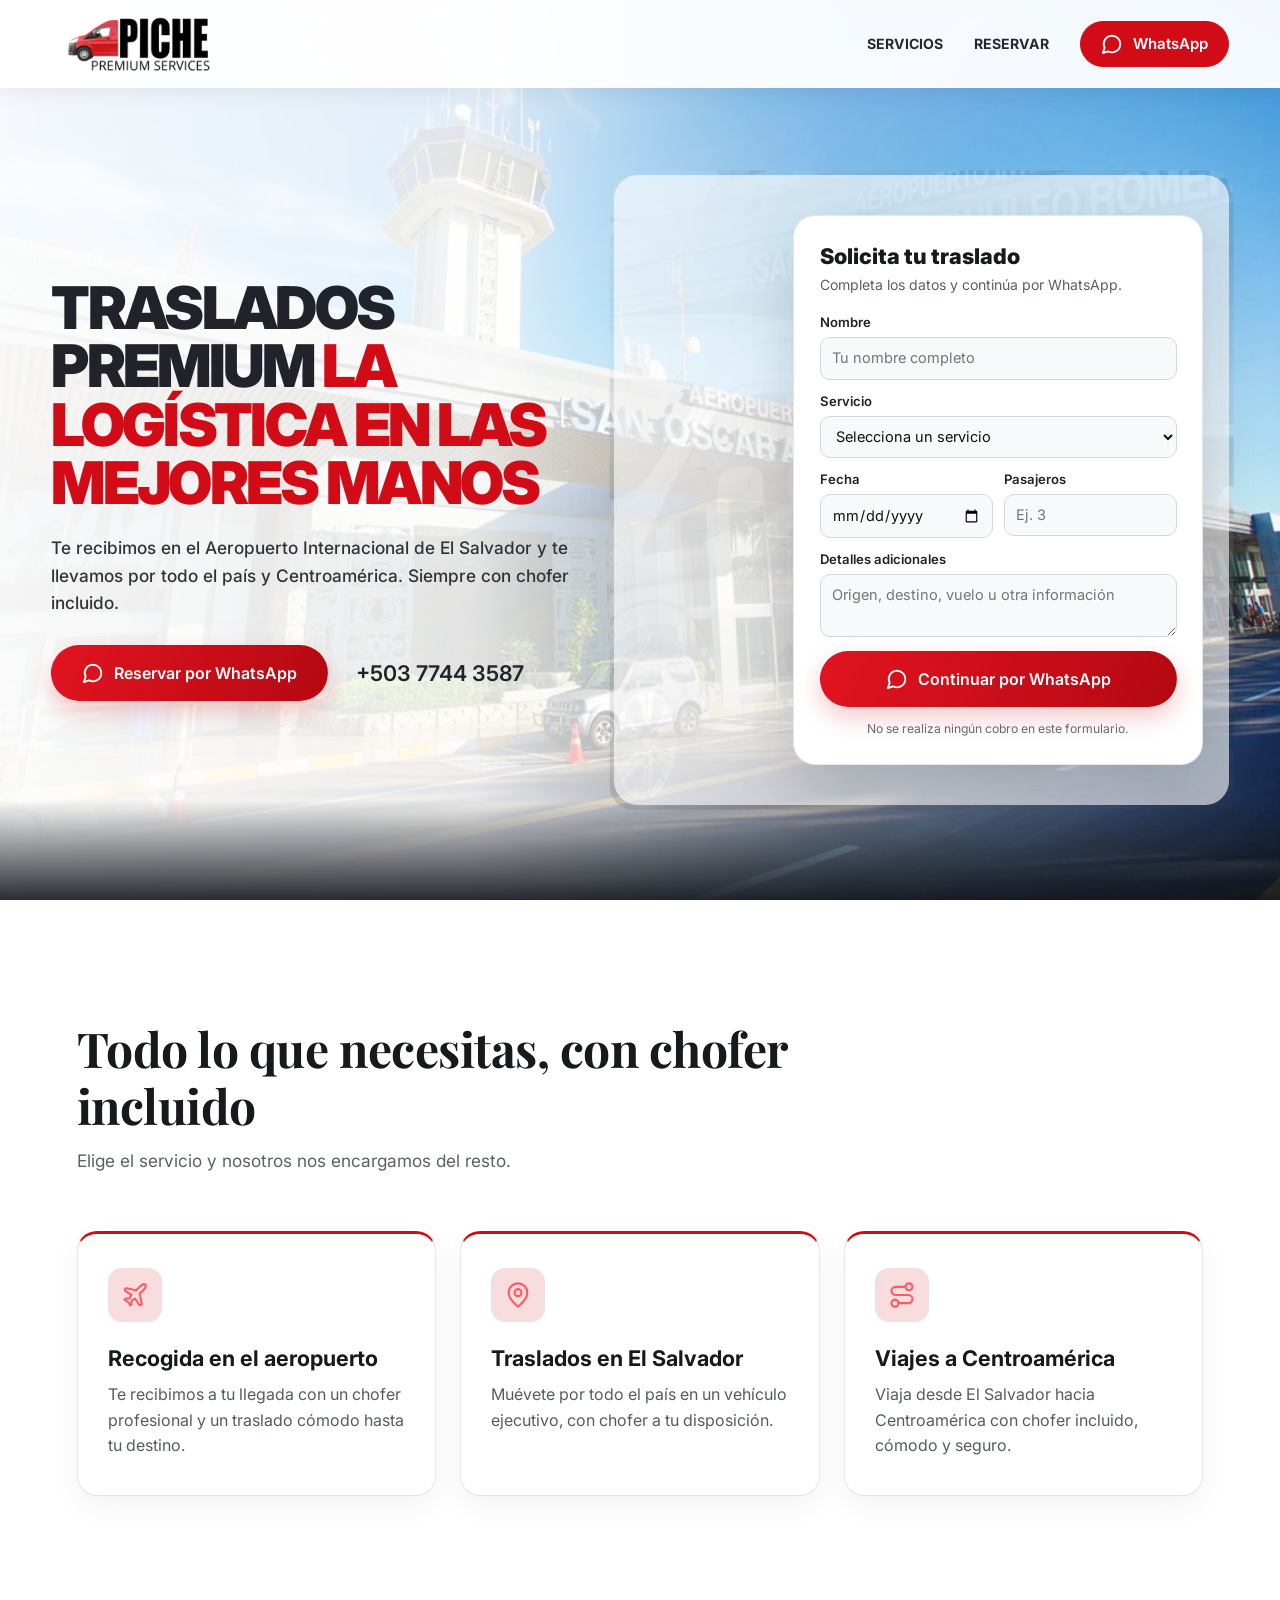
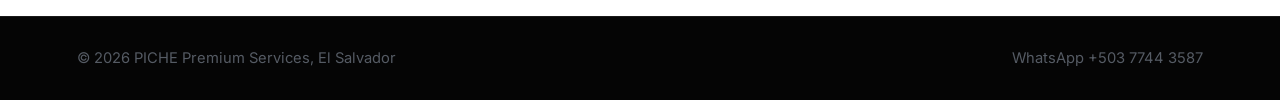
==== index.html @ 37c11673 "Add files via upload" ====
<!DOCTYPE html>
<html lang="es">
<head>
<meta charset="utf-8">
<meta name="viewport" content="width=device-width, initial-scale=1">
<title>Transporte Ejecutivo Premium en El Salvador | Aeropuerto, traslados y Centroamérica</title>
<meta name="description" content="Transporte ejecutivo premium en El Salvador: recogida en el aeropuerto, traslados en todo el país y viajes a Centroamérica con chofer incluido. Reserva por WhatsApp.">
<meta name="theme-color" content="#0a0a0a">
<meta property="og:type" content="website">
<meta property="og:title" content="Transporte Ejecutivo Premium | El Salvador">
<meta property="og:description" content="Traslados ejecutivos, recogidas en el aeropuerto y viajes a Centroamérica con chofer incluido.">
<meta property="og:image" content="assets/hero-transporte-ejecutivo.png">
<meta name="robots" content="index, follow">
<link rel="preconnect" href="https://fonts.googleapis.com">
<link rel="preconnect" href="https://fonts.gstatic.com" crossorigin>
<link href="https://fonts.googleapis.com/css2?family=Inter:wght@400;500;600;700&family=Playfair+Display:wght@700;800&display=swap" rel="stylesheet">

<style>
  :root {
    --red: #cc121a;
    --red-dark: #8c0a12;
    --wine: #3a050b;
    --ink: #0a0a0a;
    --card: #141414;
    --line: rgba(255, 255, 255, .09);
    --text: #f5f5f5;
    --muted: #b9b9be;
    --serif: "Playfair Display", Georgia, "Times New Roman", serif;
    --sans: "Inter", system-ui, -apple-system, "Segoe UI", Roboto, Arial, sans-serif;
    --pad: clamp(20px, 6vw, 120px);
    --header-h: 76px;
  }

  *, *::before, *::after { box-sizing: border-box; }
  html { scroll-behavior: smooth; scroll-padding-top: var(--header-h); -webkit-text-size-adjust: 100%; }
  body {
    margin: 0;
    background: var(--ink);
    color: var(--text);
    font-family: var(--sans);
    font-size: 1rem;
    line-height: 1.6;
    -webkit-font-smoothing: antialiased;
  }
  img, svg { display: block; max-width: 100%; }
  a { color: inherit; text-decoration: none; }
  h1, h2, h3, p { margin: 0; }

  :focus-visible { outline: 3px solid #fff; outline-offset: 3px; border-radius: 6px; }

  .skip {
    position: absolute; left: 12px; top: -60px; z-index: 100;
    background: #fff; color: #000; padding: 10px 16px; border-radius: 8px; font-weight: 600;
  }
  .skip:focus { top: 12px; }

  /* ---------- Botones ---------- */
  .btn {
    display: inline-flex; align-items: center; justify-content: center; gap: 10px;
    padding: 16px 30px; border-radius: 999px; border: 1.5px solid transparent;
    font: 600 1rem/1 var(--sans); cursor: pointer;
    transition: transform .2s ease, box-shadow .2s ease, background-color .2s ease, color .2s ease;
  }
  .btn svg { width: 22px; height: 22px; flex: none; }
  .btn-primary {
    color: #fff;
    background: linear-gradient(90deg, var(--red), var(--red-dark));
    box-shadow: 0 12px 32px rgba(204, 18, 26, .38);
  }
  .btn-primary:hover { transform: translateY(-2px); box-shadow: 0 16px 38px rgba(204, 18, 26, .5); }
  .btn-light { background: #fff; color: #0a0a0a; }
  .btn-light:hover { transform: translateY(-2px); background: #f1f1f1; }
  .btn-outline { color: #fff; border-color: rgba(255, 255, 255, .55); }
  .btn-outline:hover { background: rgba(255, 255, 255, .1); }
  .btn-sm { padding: 11px 20px; font-size: .94rem; }
  .btn-block { width: 100%; }

  /* ---------- Encabezado ---------- */
  .site-header {
    position: fixed; inset: 0 0 auto 0; z-index: 50; height: var(--header-h);
    display: flex; align-items: center; justify-content: space-between; gap: 20px;
    padding: 0 var(--pad);
    transition: background-color .3s ease, box-shadow .3s ease, backdrop-filter .3s ease;
  }
  .site-header.scrolled {
    background: rgba(10, 10, 10, .88);
    backdrop-filter: blur(12px); -webkit-backdrop-filter: blur(12px);
    box-shadow: 0 1px 0 var(--line);
  }
  .brand { display: flex; align-items: center; gap: 12px; }
  .brand-bar { width: 5px; height: 38px; border-radius: 3px; background: var(--red); }
  .brand-name { display: block; font-weight: 700; font-size: 1.02rem; line-height: 1.15; letter-spacing: .01em; }
  .brand-sub { display: block; font-size: .78rem; color: var(--red); font-weight: 600; letter-spacing: .02em; }

  .nav { display: flex; align-items: center; gap: 34px; }
  .nav a:not(.btn) { color: var(--muted); font-weight: 500; transition: color .2s; }
  .nav a:not(.btn):hover { color: #fff; }

  .menu-toggle {
    display: none; width: 46px; height: 46px; border-radius: 12px;
    border: 1px solid var(--line); background: rgba(255, 255, 255, .04); color: #fff; cursor: pointer;
    align-items: center; justify-content: center;
  }
  .menu-toggle svg { width: 24px; height: 24px; }
  .menu-toggle .icon-close { display: none; }
  .menu-toggle[aria-expanded="true"] .icon-open { display: none; }
  .menu-toggle[aria-expanded="true"] .icon-close { display: block; }

  /* ---------- Bienvenida ---------- */
  .hero {
    position: relative; isolation: isolate; overflow: hidden;
    min-height: 100vh; min-height: 100svh;
    display: grid; grid-template-columns: minmax(0, 1fr); align-content: center; gap: 36px;
    padding: calc(var(--header-h) + 48px) var(--pad) 90px;
    background:
      radial-gradient(900px 900px at 82% 38%, rgba(204, 18, 26, .5), transparent 65%),
      linear-gradient(100deg, #0a0a0a 0%, #0a0a0a 52%, var(--wine) 100%);
  }
  .hero::after {
    content: ""; position: absolute; inset: auto 0 0 0; height: 160px; z-index: -1;
    background: linear-gradient(to bottom, transparent, var(--ink));
  }
  .hero-inner { max-width: 760px; position: relative; z-index: 2; }
  .hero h1 {
    font-family: var(--serif); font-weight: 800;
    font-size: clamp(2.4rem, 4.6vw, 4rem);
    line-height: 1.08; letter-spacing: -.02em;
  }
  .hero-lead {
    margin-top: 26px; max-width: 40em;
    font-size: clamp(1.05rem, 2.2vw, 1.35rem); line-height: 1.6; color: var(--muted);
  }
  .hero-actions { margin-top: 38px; display: flex; flex-wrap: wrap; align-items: center; gap: 16px 28px; }
  .hero-phone { font-size: 1.35rem; font-weight: 600; transition: color .2s; }
  .hero-phone:hover { color: #ff7a80; }

  /* Única animación automática: entrada de la bienvenida */
  .hero-inner > * { opacity: 0; transform: translateY(18px); animation: rise .8s cubic-bezier(.2, .7, .2, 1) forwards; }
  .hero-inner > :nth-child(2) { animation-delay: .12s; }
  .hero-inner > :nth-child(3) { animation-delay: .24s; }
  @keyframes rise { to { opacity: 1; transform: none; } }

  /* ---------- Camioneta en la bienvenida ---------- */
  .hero-visual {
    --van: url("[data-uri]");
    position: relative; z-index: 1;
    width: 100%; max-width: 640px; justify-self: center;
    opacity: 0; transform: translateX(70px) scale(.96); filter: blur(10px);
    animation: van-in 1.2s cubic-bezier(.2, .7, .2, 1) .35s forwards;
  }
  @keyframes van-in { to { opacity: 1; transform: none; filter: none; } }

  .hero-visual .glow {
    position: absolute; inset: -14% -10% -8%; pointer-events: none;
    background: radial-gradient(closest-side, rgba(204, 18, 26, .6), rgba(204, 18, 26, .2) 55%, transparent 78%);
    transform: translate3d(calc(var(--px, 0) * 24px), calc(var(--py, 0) * 14px), 0);
    transition: transform .35s ease-out;
    animation: breathe 6s ease-in-out infinite;
  }
  @keyframes breathe { 0%, 100% { opacity: .78; } 50% { opacity: 1; } }

  .hero-visual .ring {
    position: absolute; left: 50%; top: 46%; width: 94%; aspect-ratio: 1; border-radius: 50%;
    transform: translate(-50%, -50%); pointer-events: none;
    border: 1px solid rgba(255, 255, 255, .11);
    background: radial-gradient(closest-side, transparent 68%, rgba(255, 255, 255, .05));
  }
  .hero-visual .ring.r2 { width: 126%; border-color: rgba(255, 255, 255, .06); background: none; }

  .van-stage {
    position: relative; z-index: 1; aspect-ratio: 668 / 404;
    transform: translate3d(calc(var(--px, 0) * -14px), calc(var(--py, 0) * -8px), 0);
    transition: transform .25s ease-out;
  }
  .van { position: absolute; inset: 0; background: var(--van) center / contain no-repeat; }

  /* Destello de luz que cruza la camioneta una sola vez */
  @supports ((mask-image: url("x")) or (-webkit-mask-image: url("x"))) {
    .van::after {
      content: ""; position: absolute; inset: 0;
      -webkit-mask: var(--van) center / contain no-repeat; mask: var(--van) center / contain no-repeat;
      background: linear-gradient(105deg, transparent 38%, rgba(255, 255, 255, .8) 50%, transparent 62%) no-repeat;
      background-size: 260% 100%; background-position: 110% 0;
      animation: shine 1.4s ease-in-out 1.6s 1 both;
    }
  }
  @keyframes shine { from { background-position: 110% 0; } to { background-position: -10% 0; } }

  @media (min-width: 900px) {
    .hero { grid-template-columns: minmax(0, 1.02fr) minmax(0, .98fr); align-items: center; gap: clamp(24px, 4vw, 64px); }
  }

  /* ---------- Servicios ---------- */
  section { position: relative; }
  .services { padding: clamp(70px, 10vw, 120px) var(--pad); background: var(--ink); }
  .section-head { max-width: 760px; }
  .section-head h2 {
    font-family: var(--serif); font-weight: 700;
    font-size: clamp(1.9rem, 4.4vw, 3rem); line-height: 1.18; letter-spacing: -.01em;
  }
  .section-head p { margin-top: 14px; color: var(--muted); font-size: 1.08rem; }

  .cards {
    margin-top: clamp(32px, 5vw, 56px);
    display: grid; gap: 24px;
    grid-template-columns: repeat(auto-fit, minmax(min(100%, 290px), 1fr));
  }
  .card {
    background: var(--card); border: 1px solid var(--line); border-radius: 20px;
    padding: 34px 30px 36px; border-top: 3px solid var(--red);
  }
  .card-icon {
    width: 54px; height: 54px; border-radius: 14px;
    display: grid; place-items: center;
    background: rgba(204, 18, 26, .14); color: #ff5a62;
  }
  .card-icon svg { width: 28px; height: 28px; fill: none; stroke: currentColor; stroke-width: 1.8; stroke-linecap: round; stroke-linejoin: round; }
  .card h3 { margin-top: 22px; font-size: 1.35rem; line-height: 1.3; font-weight: 700; }
  .card p { margin-top: 10px; color: var(--muted); }

  /* ---------- Contacto ---------- */
  .contact {
    padding: clamp(70px, 10vw, 120px) var(--pad);
    background: linear-gradient(100deg, var(--red) 0%, #7d0912 55%, #3a050b 100%);
  }
  .contact-grid {
    display: grid; gap: clamp(36px, 6vw, 80px); align-items: center;
    grid-template-columns: 1fr;
  }
  .contact h2 {
    font-family: var(--serif); font-weight: 800;
    font-size: clamp(2.1rem, 5.2vw, 3.8rem); line-height: 1.1; letter-spacing: -.015em;
  }
  .contact-copy p { margin-top: 18px; max-width: 28em; font-size: 1.15rem; color: #ffe3e4; }
  .contact-number {
    display: inline-block; margin-top: 28px;
    font-size: clamp(1.7rem, 4.6vw, 2.5rem); font-weight: 700; letter-spacing: .01em;
    border-bottom: 2px solid rgba(255, 255, 255, .45);
    transition: border-color .2s;
  }
  .contact-number:hover { border-color: #fff; }

  .form-card {
    background: #fff; color: #111; border-radius: 22px;
    padding: clamp(22px, 4vw, 36px);
    box-shadow: 0 30px 70px rgba(0, 0, 0, .35);
  }
  .form-card h3 { font-size: 1.35rem; line-height: 1.3; }
  .form-card .hint { margin-top: 4px; color: #555; font-size: .95rem; }
  .form-grid { margin-top: 22px; display: grid; gap: 16px; grid-template-columns: 1fr 1fr; }
  .field { display: flex; flex-direction: column; gap: 6px; }
  .field.full { grid-column: 1 / -1; }
  .field label { font-size: .9rem; font-weight: 600; color: #222; }
  .field input, .field select, .field textarea {
    width: 100%; padding: 13px 14px; border-radius: 12px;
    border: 1.5px solid #d6d6da; background: #fafafa; color: #111;
    font: 400 1rem/1.4 var(--sans);
    transition: border-color .2s, box-shadow .2s, background-color .2s;
  }
  .field textarea { resize: vertical; min-height: 84px; }
  .field input:focus, .field select:focus, .field textarea:focus {
    outline: none; border-color: var(--red); background: #fff; box-shadow: 0 0 0 4px rgba(204, 18, 26, .16);
  }
  .field input:user-invalid, .field select:user-invalid { border-color: #c1121f; }
  .form-actions { margin-top: 22px; }
  .form-note { margin-top: 12px; text-align: center; font-size: .86rem; color: #666; }

  /* ---------- Pie ---------- */
  .site-footer {
    padding: 30px var(--pad); background: #050505; color: var(--muted); font-size: .92rem;
    display: flex; flex-wrap: wrap; gap: 8px 24px; align-items: center; justify-content: space-between;
  }
  .site-footer a:hover { color: #fff; }

  /* ---------- Botón flotante de WhatsApp ---------- */
  .wa-float {
    position: fixed; right: 18px; bottom: 18px; z-index: 40;
    width: 58px; height: 58px; border-radius: 50%;
    display: none; place-items: center; color: #fff;
    background: linear-gradient(135deg, var(--red), var(--red-dark));
    box-shadow: 0 10px 28px rgba(0, 0, 0, .5);
  }
  .wa-float svg { width: 28px; height: 28px; }

  /* ---------- Adaptación a pantallas ---------- */
  @media (min-width: 960px) {
    .contact-grid { grid-template-columns: 1fr 1.05fr; }
  }
  @media (max-width: 860px) {
    .menu-toggle { display: inline-flex; }
    .nav {
      position: fixed; inset: var(--header-h) 0 auto 0;
      flex-direction: column; align-items: stretch; gap: 0;
      padding: 8px var(--pad) 26px;
      background: rgba(10, 10, 10, .97);
      border-bottom: 1px solid var(--line);
      transform: translateY(-12px); opacity: 0; visibility: hidden;
      transition: transform .25s ease, opacity .25s ease, visibility .25s;
    }
    .nav.open { transform: none; opacity: 1; visibility: visible; }
    .nav a:not(.btn) { padding: 16px 0; font-size: 1.1rem; border-bottom: 1px solid var(--line); }
    .nav .btn { margin-top: 20px; }
    .site-header { background: rgba(10, 10, 10, .88); backdrop-filter: blur(12px); -webkit-backdrop-filter: blur(12px); }
    .wa-float { display: grid; }
    .hero { padding-bottom: 70px; }
    .hero-visual { max-width: 520px; }
  }
  @media (max-width: 560px) {
    :root { --header-h: 68px; }
    .brand-name { font-size: .95rem; }
    .form-grid { grid-template-columns: 1fr; }
    .hero-actions .btn { width: 100%; }
    .hero-phone { width: 100%; text-align: center; }
    .site-footer { flex-direction: column; align-items: flex-start; padding-bottom: 90px; }
  }

  @media (prefers-reduced-motion: reduce) {
    html { scroll-behavior: auto; }
    *, *::before, *::after { animation: none !important; transition: none !important; }
    .hero-inner > * { opacity: 1; transform: none; }
    .hero-visual { opacity: 1; transform: none; filter: none; }
    .van-stage, .hero-visual .glow { transform: none; }
  }

  /* ---------- Renovación visual de bienvenida ---------- */
  .hero {
    min-height: min(900px, 100svh);
    background: #090b10;
    padding-top: calc(var(--header-h) + 54px);
    padding-bottom: 96px;
    gap: 24px;
  }
  .hero::before {
    content: "";
    position: absolute;
    inset: 0;
    z-index: -2;
    background:
      radial-gradient(ellipse at 75% 44%, rgba(204,18,26,.13), transparent 44%),
      linear-gradient(115deg, #090b10 0%, #10131a 65%, #170b0d 100%);
  }
  .hero::after {
    height: 180px;
    background: linear-gradient(to bottom, transparent, var(--ink));
  }
  .hero-inner { max-width: 690px; }
  .hero h1 { font-size: clamp(2.65rem, 5.1vw, 5rem); line-height: 1.03; }
  .hero h1::after {
    content: "";
    display: block;
    width: 74px;
    height: 4px;
    margin-top: 25px;
    border-radius: 8px;
    background: var(--red);
  }
  .hero-lead { max-width: 35em; margin-top: 22px; }
  .hero-visual {
    position: relative;
    width: 100%;
    max-width: 760px;
    justify-self: end;
    min-height: 260px;
    aspect-ratio: 1.56 / 1;
    overflow: hidden;
    border-radius: 26px;
    border: 1px solid rgba(255,255,255,.14);
    background: #14171d;
    box-shadow: 0 34px 90px rgba(0,0,0,.42), 0 0 0 8px rgba(255,255,255,.018);
    isolation: isolate;
    transform: none;
    filter: none;
  }
  .hero-photo {
    position: absolute;
    inset: 0;
    width: 100%;
    height: 100%;
    max-width: none;
    object-fit: cover;
    object-position: center;
    transform: scale(1.015);
  }
  .hero-photo-shade {
    position: absolute;
    inset: 0;
    background: linear-gradient(0deg, rgba(7,9,13,.72), transparent 44%),
                linear-gradient(90deg, rgba(7,9,13,.12), transparent 70%);
  }
  .hero-photo-caption {
    position: absolute;
    left: 22px;
    bottom: 20px;
    display: inline-flex;
    align-items: center;
    gap: 9px;
    padding: 10px 14px;
    border: 1px solid rgba(255,255,255,.22);
    border-radius: 999px;
    background: rgba(10,12,16,.55);
    color: #fff;
    font-size: .8rem;
    font-weight: 600;
    letter-spacing: .02em;
    backdrop-filter: blur(10px);
  }
  .caption-dot { width: 7px; height: 7px; border-radius: 50%; background: #ef343d; }
  .site-header { background: rgba(10,10,10,.35); backdrop-filter: blur(10px); }
  .brand-bar { box-shadow: 0 0 24px rgba(204,18,26,.35); }
  .btn-primary { background: linear-gradient(115deg, #e11d2a, #a40d17); }
  .services { background: #0d0f13; }
  .card { transition: transform .25s ease, border-color .25s ease, background .25s ease; }
  .card:hover { transform: translateY(-5px); border-color: rgba(204,18,26,.5); background: #181a20; }
  .contact { background: linear-gradient(115deg, #bd101b 0%, #710a12 55%, #21090d 100%); }
  .site-footer { border-top: 1px solid rgba(255,255,255,.08); }
  @media (min-width: 900px) {
    .hero {
      grid-template-columns: minmax(0, .91fr) minmax(0, 1.09fr);
      align-items: center;
      gap: clamp(28px, 4vw, 70px);
      padding-top: calc(var(--header-h) + 60px);
    }
    .hero-visual { max-width: none; }
  }
  @media (max-width: 899px) {
    .hero { padding-top: calc(var(--header-h) + 44px); }
    .hero-visual { max-width: 720px; justify-self: start; }
  }
  @media (max-width: 560px) {
    .hero { padding-left: 20px; padding-right: 20px; gap: 30px; }
    .hero h1 { font-size: clamp(2.35rem, 11vw, 3.4rem); }
    .hero-visual { min-height: 220px; aspect-ratio: 1.15 / 1; border-radius: 18px; }
    .hero-photo { object-position: 58% center; }
    .hero-photo-caption { left: 12px; bottom: 12px; font-size: .7rem; padding: 8px 11px; }
    .hero-actions { gap: 14px; }
    .hero-actions .btn { width: 100%; }
    .hero-phone { font-size: 1.15rem; }
  }
  @media (prefers-reduced-motion: reduce) {
    .hero-inner > * { animation: none !important; opacity: 1; transform: none; }
    .card, .btn { transition: none; }
  }


  /* PICHE Premium Services: identidad corporativa y formulario flotante */
  :root {
    --red: #d20c16;
    --red-dark: #a80811;
    --wine: #4b070b;
    --ink: #101319;
    --card: #ffffff;
    --line: rgba(16,19,25,.12);
    --text: #17191e;
    --muted: #555b64;
  }
  body { background: #fff; color: #17191e; }
  .site-header {
    height: 88px;
    padding: 8px clamp(18px, 4vw, 64px);
    background: rgba(255,255,255,.94);
    box-shadow: 0 2px 22px rgba(16,19,25,.08);
    backdrop-filter: blur(14px);
  }
  .brand { min-width: 0; }
  .brand-logo { display:block; width: min(218px, 28vw); height:auto; object-fit:contain; }
  .brand-bar, .brand-name, .brand-sub { display:none; }
  .nav { gap: clamp(14px, 2.4vw, 34px); }
  .nav a:not(.btn) { color:#252830; text-transform:uppercase; font-size:.88rem; font-weight:700; }
  .nav .btn-outline { background:var(--red); border-color:var(--red); color:#fff; }
  .hero {
    min-height: 100svh;
    padding: 124px clamp(20px, 4vw, 64px) 44px;
    background-image:
      linear-gradient(90deg, rgba(255,255,255,.96) 0%, rgba(255,255,255,.88) 37%, rgba(255,255,255,.42) 66%, rgba(255,255,255,.08) 100%),
      url("[data-uri]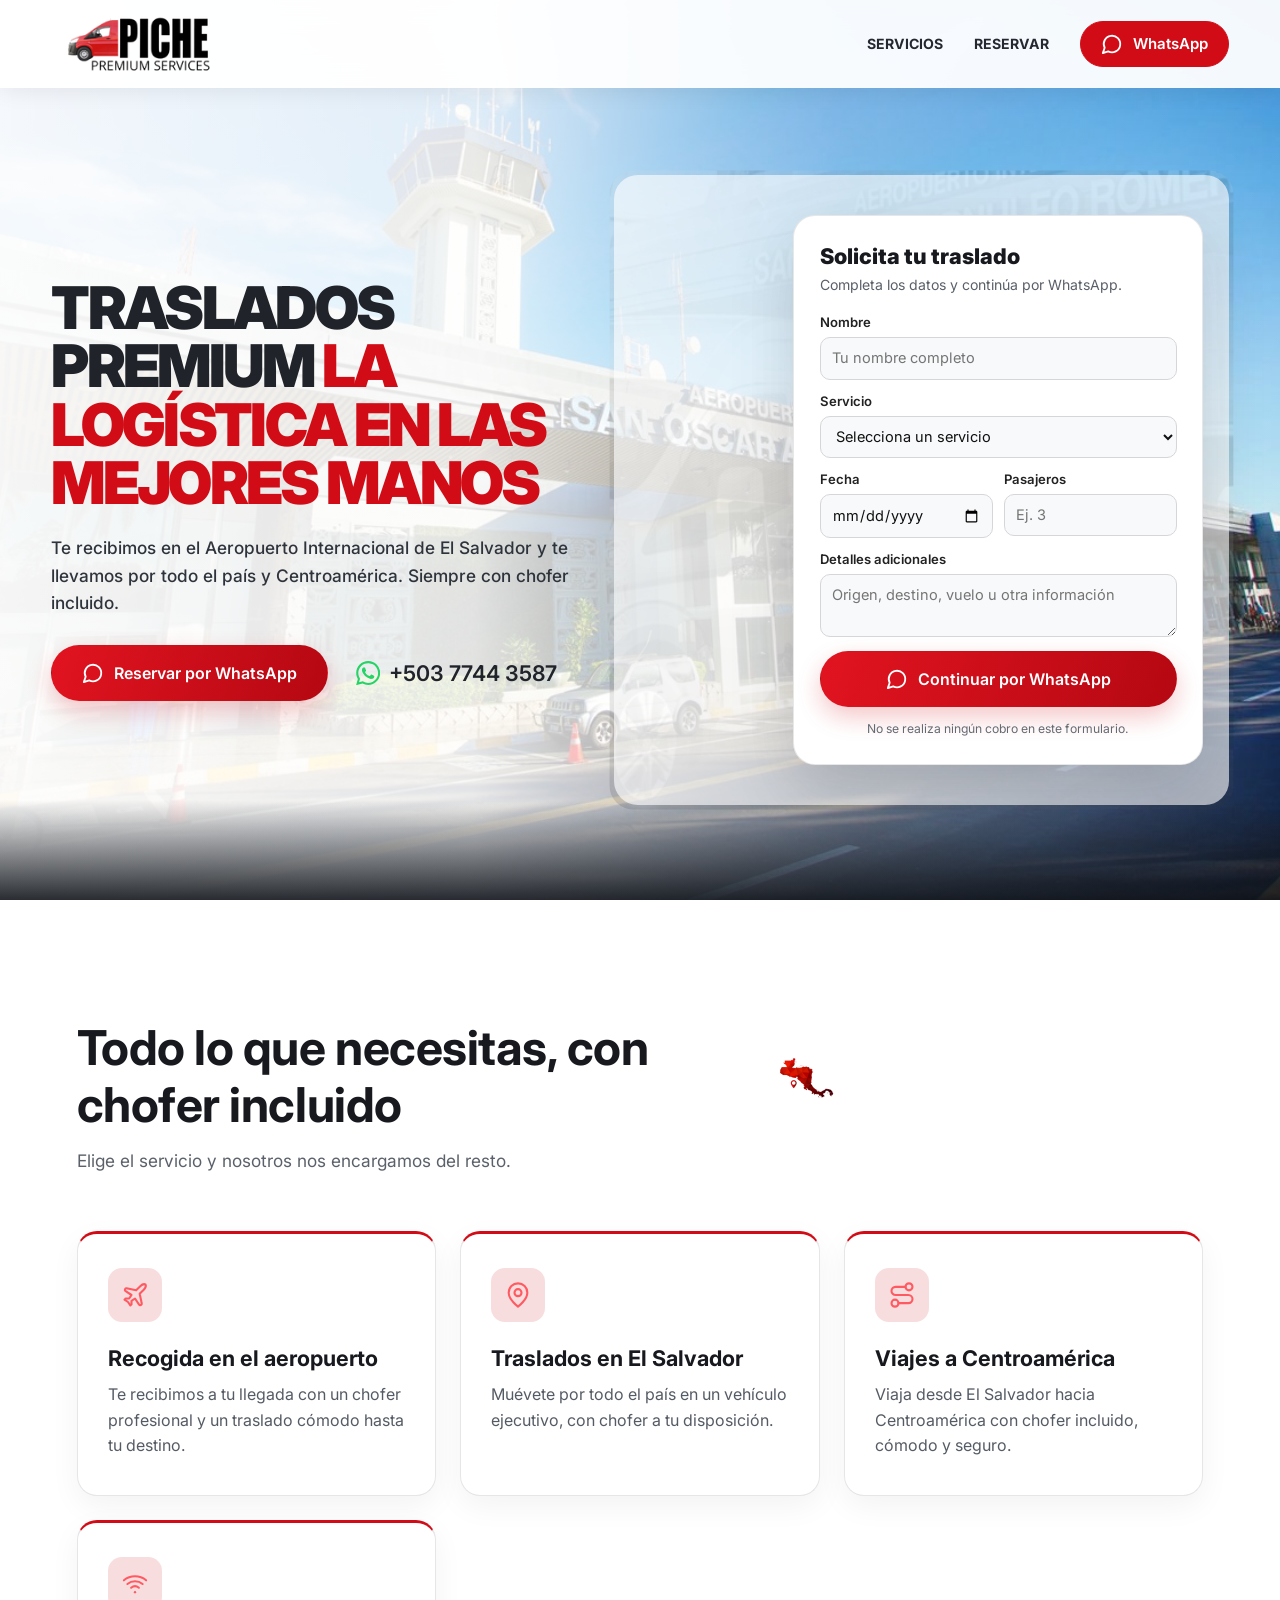
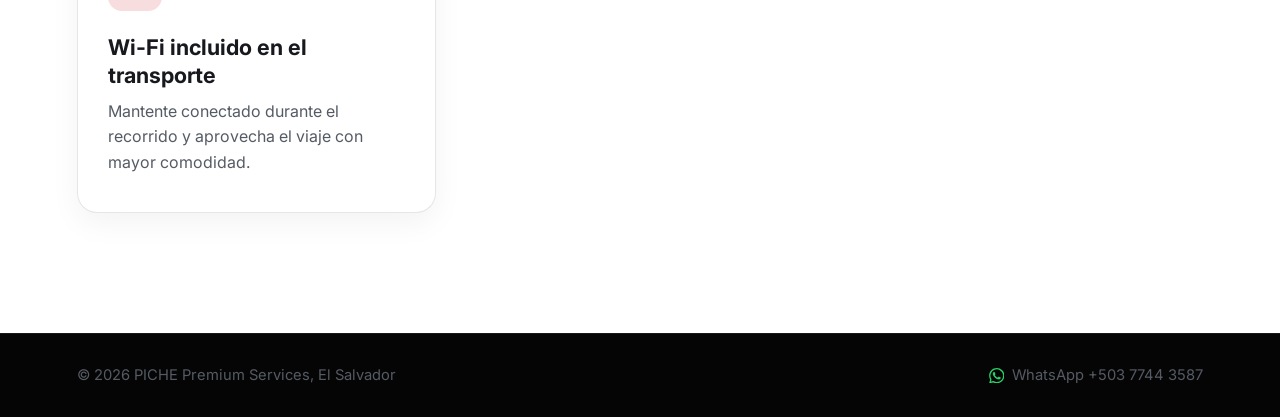
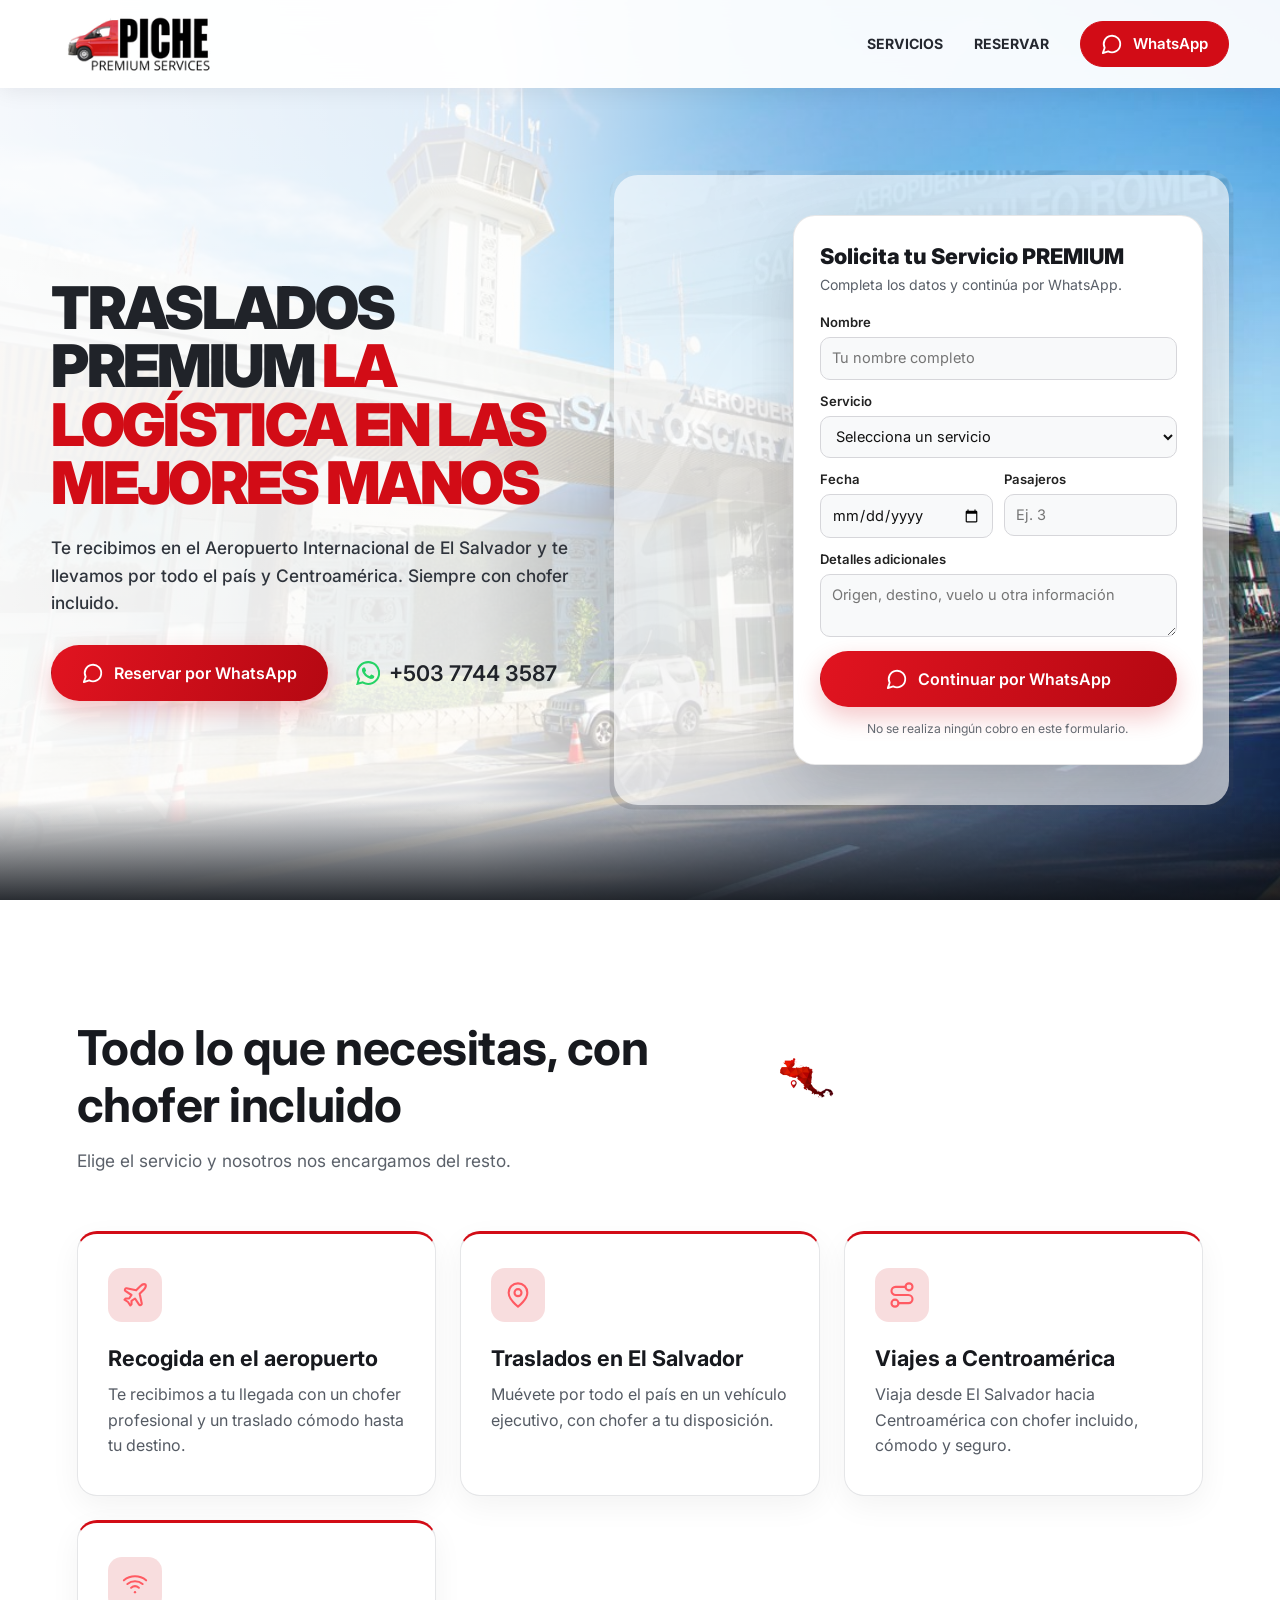
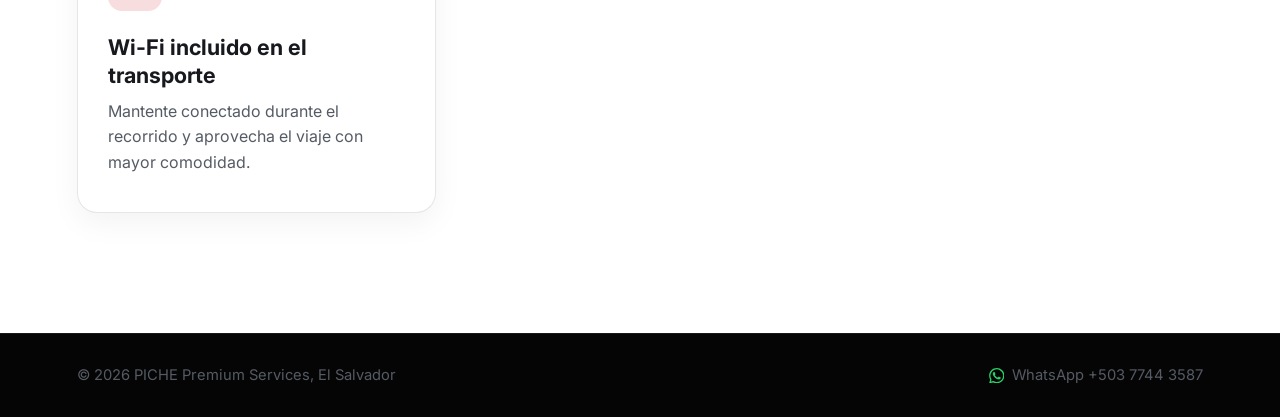
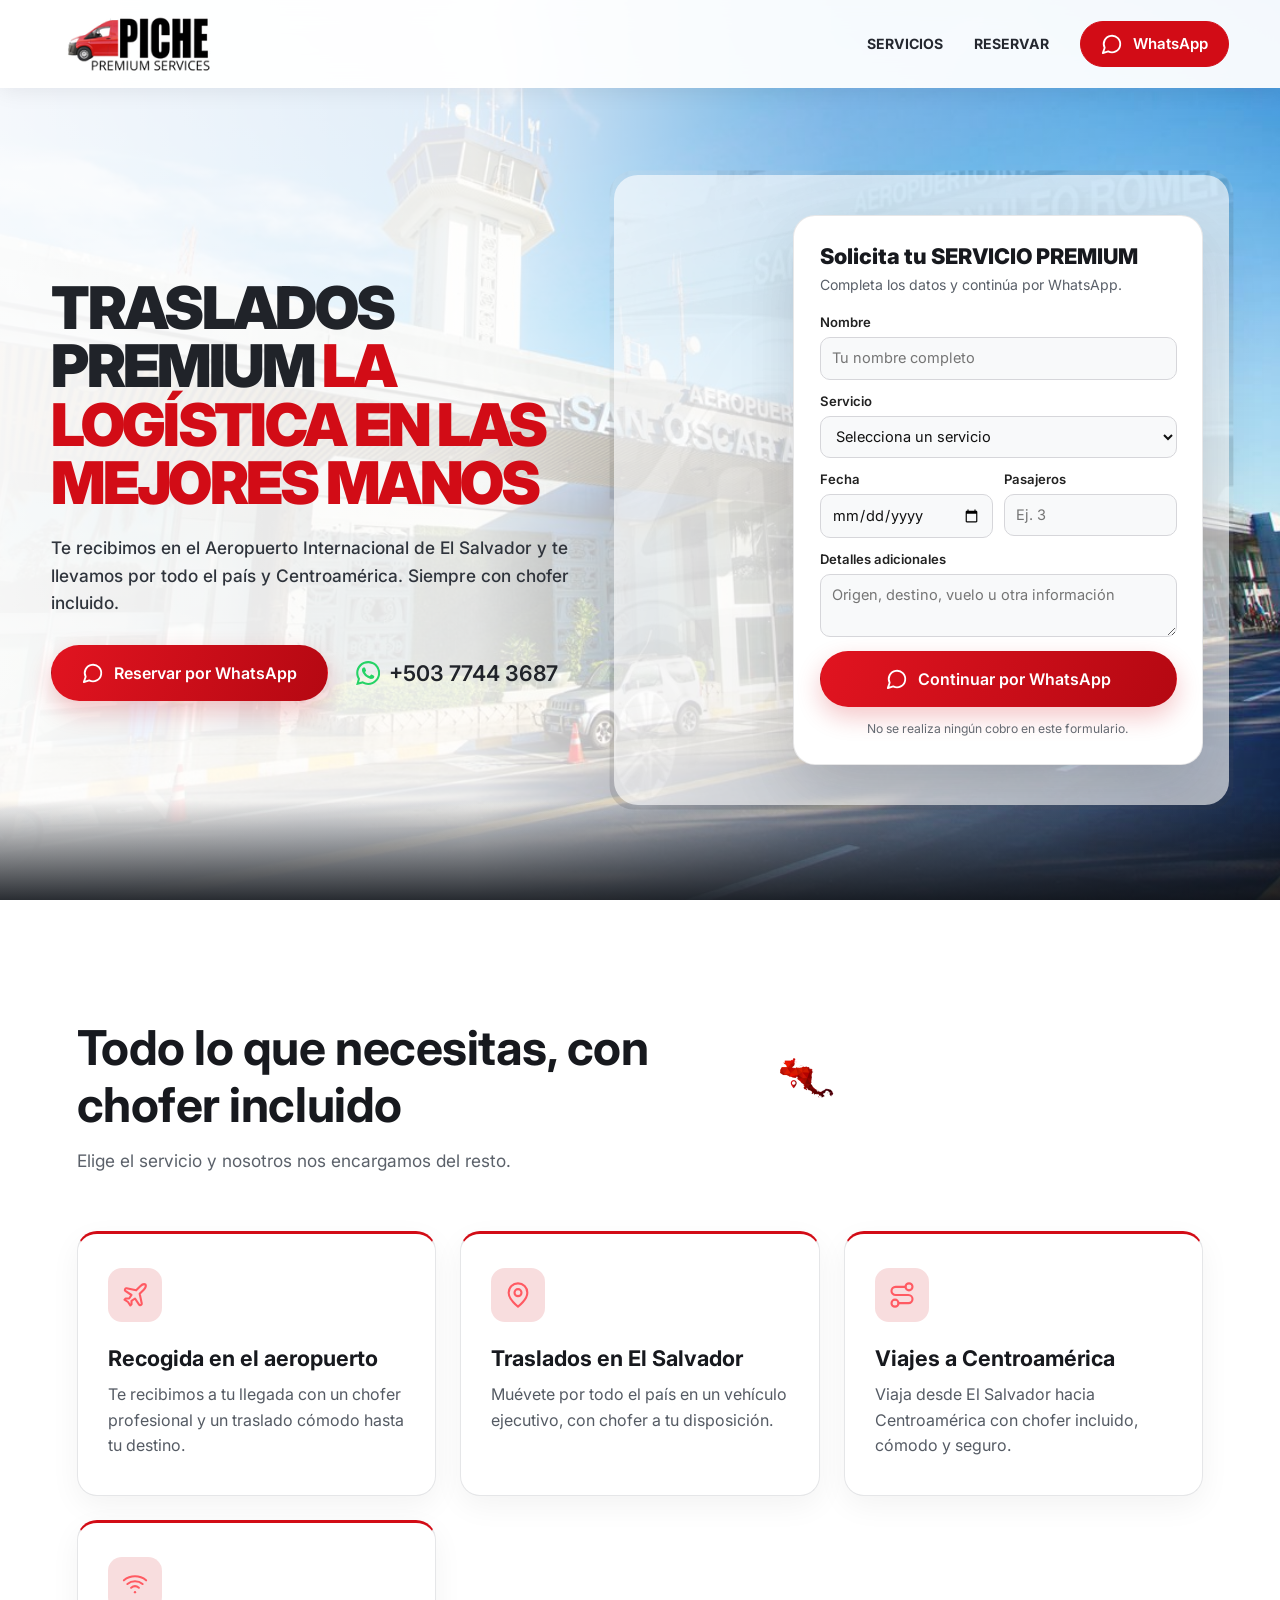
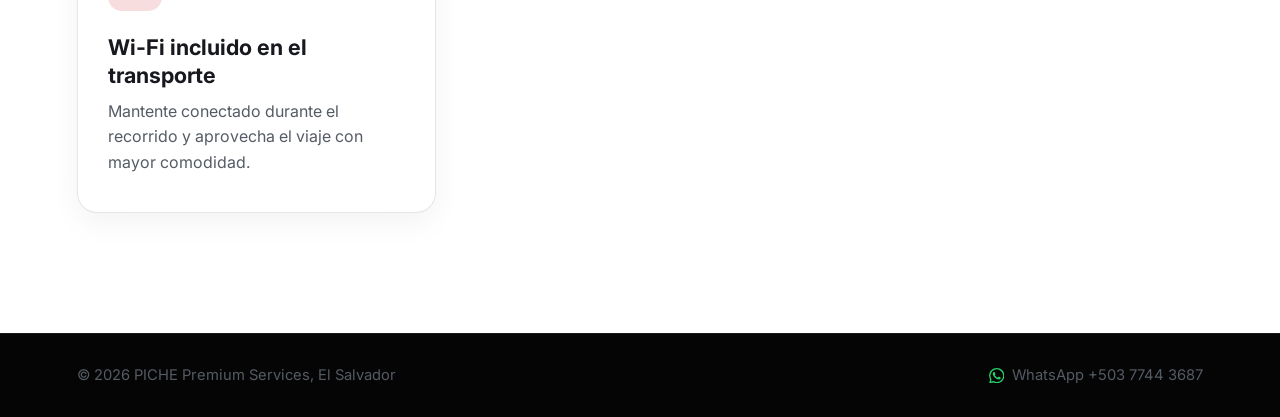
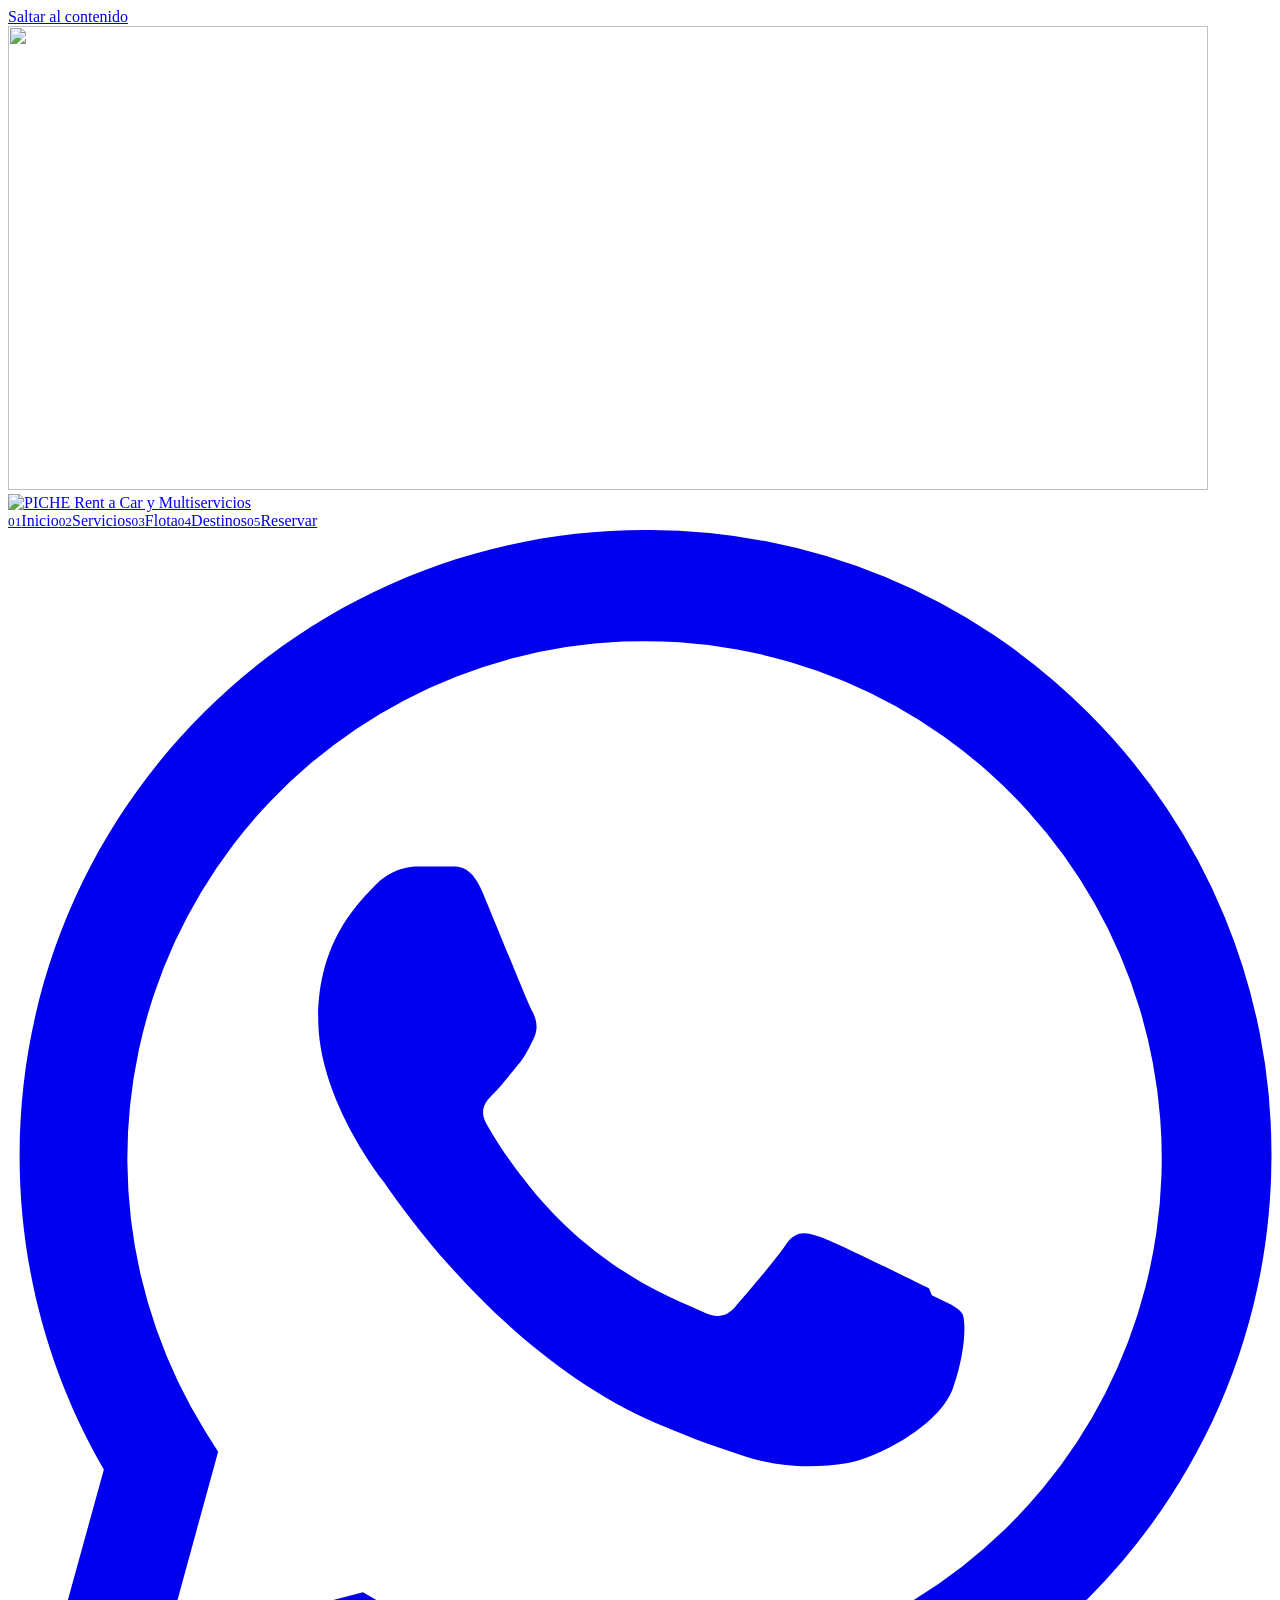
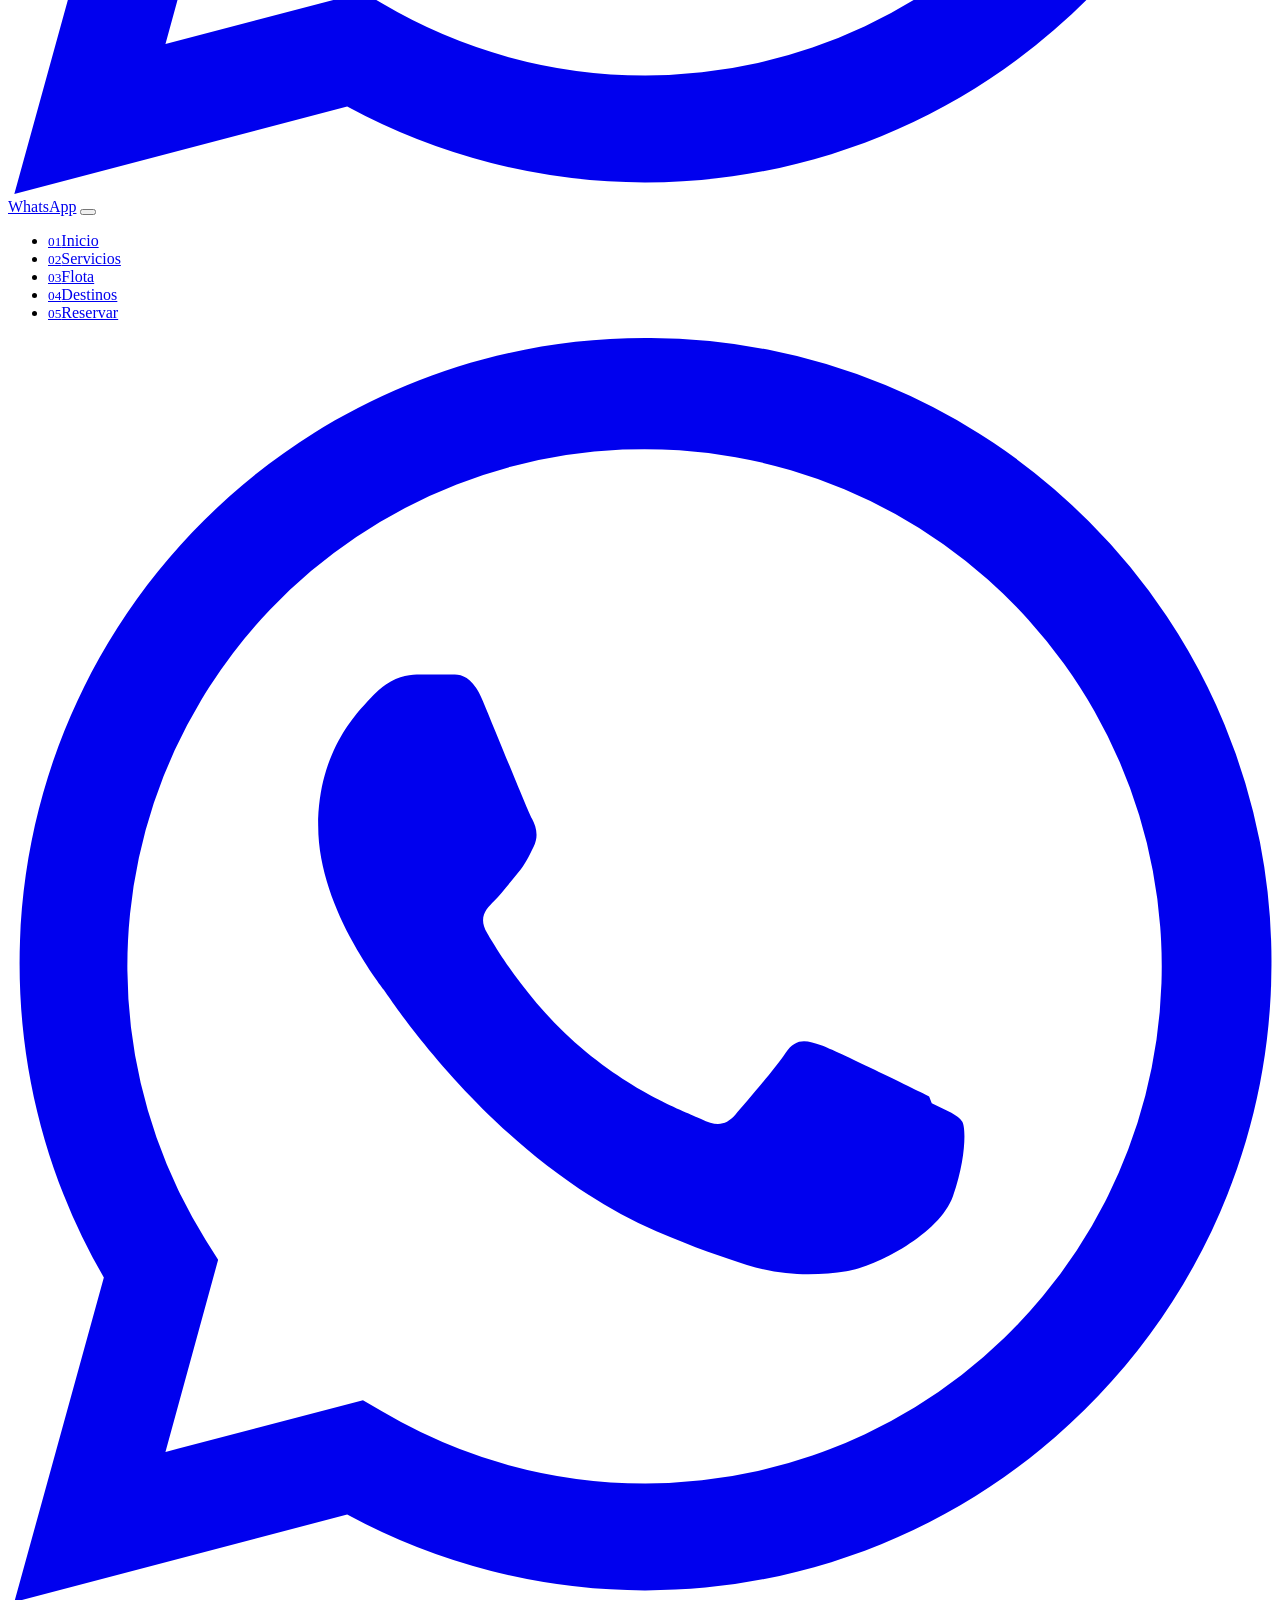
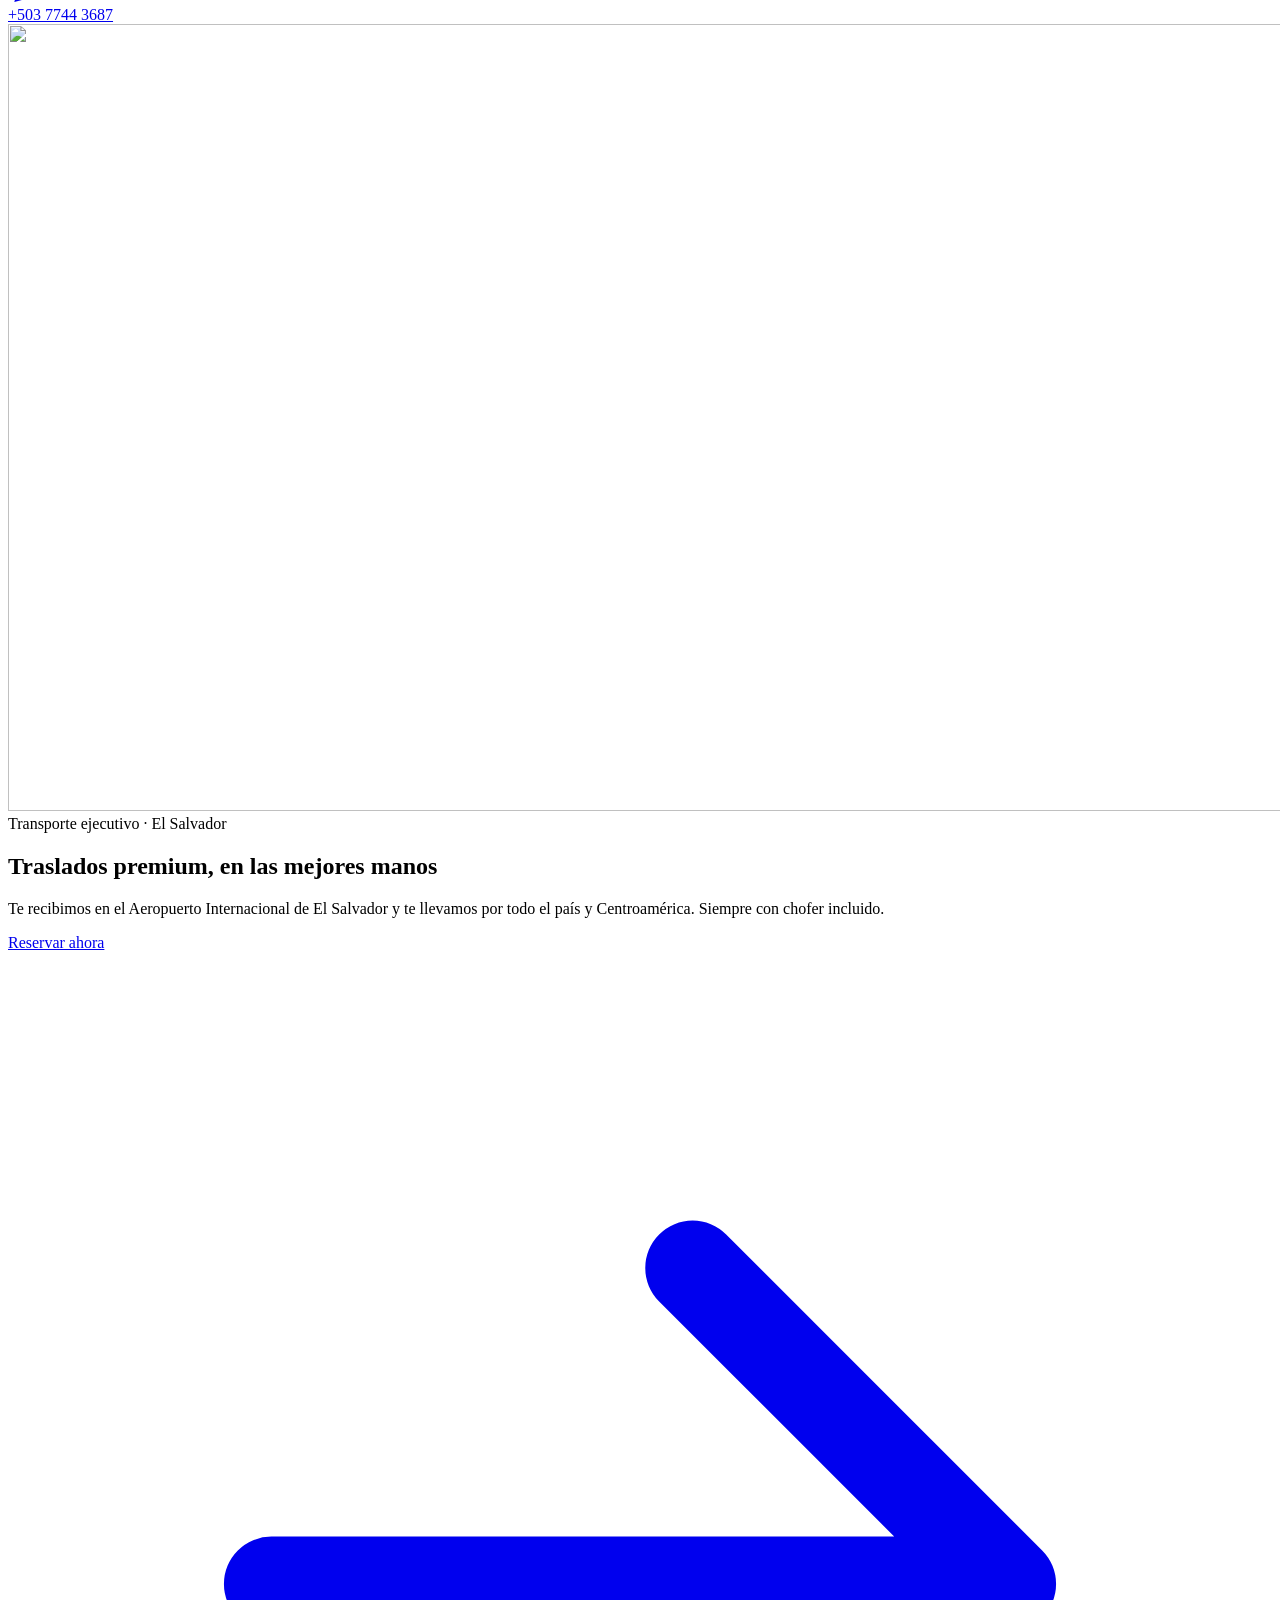
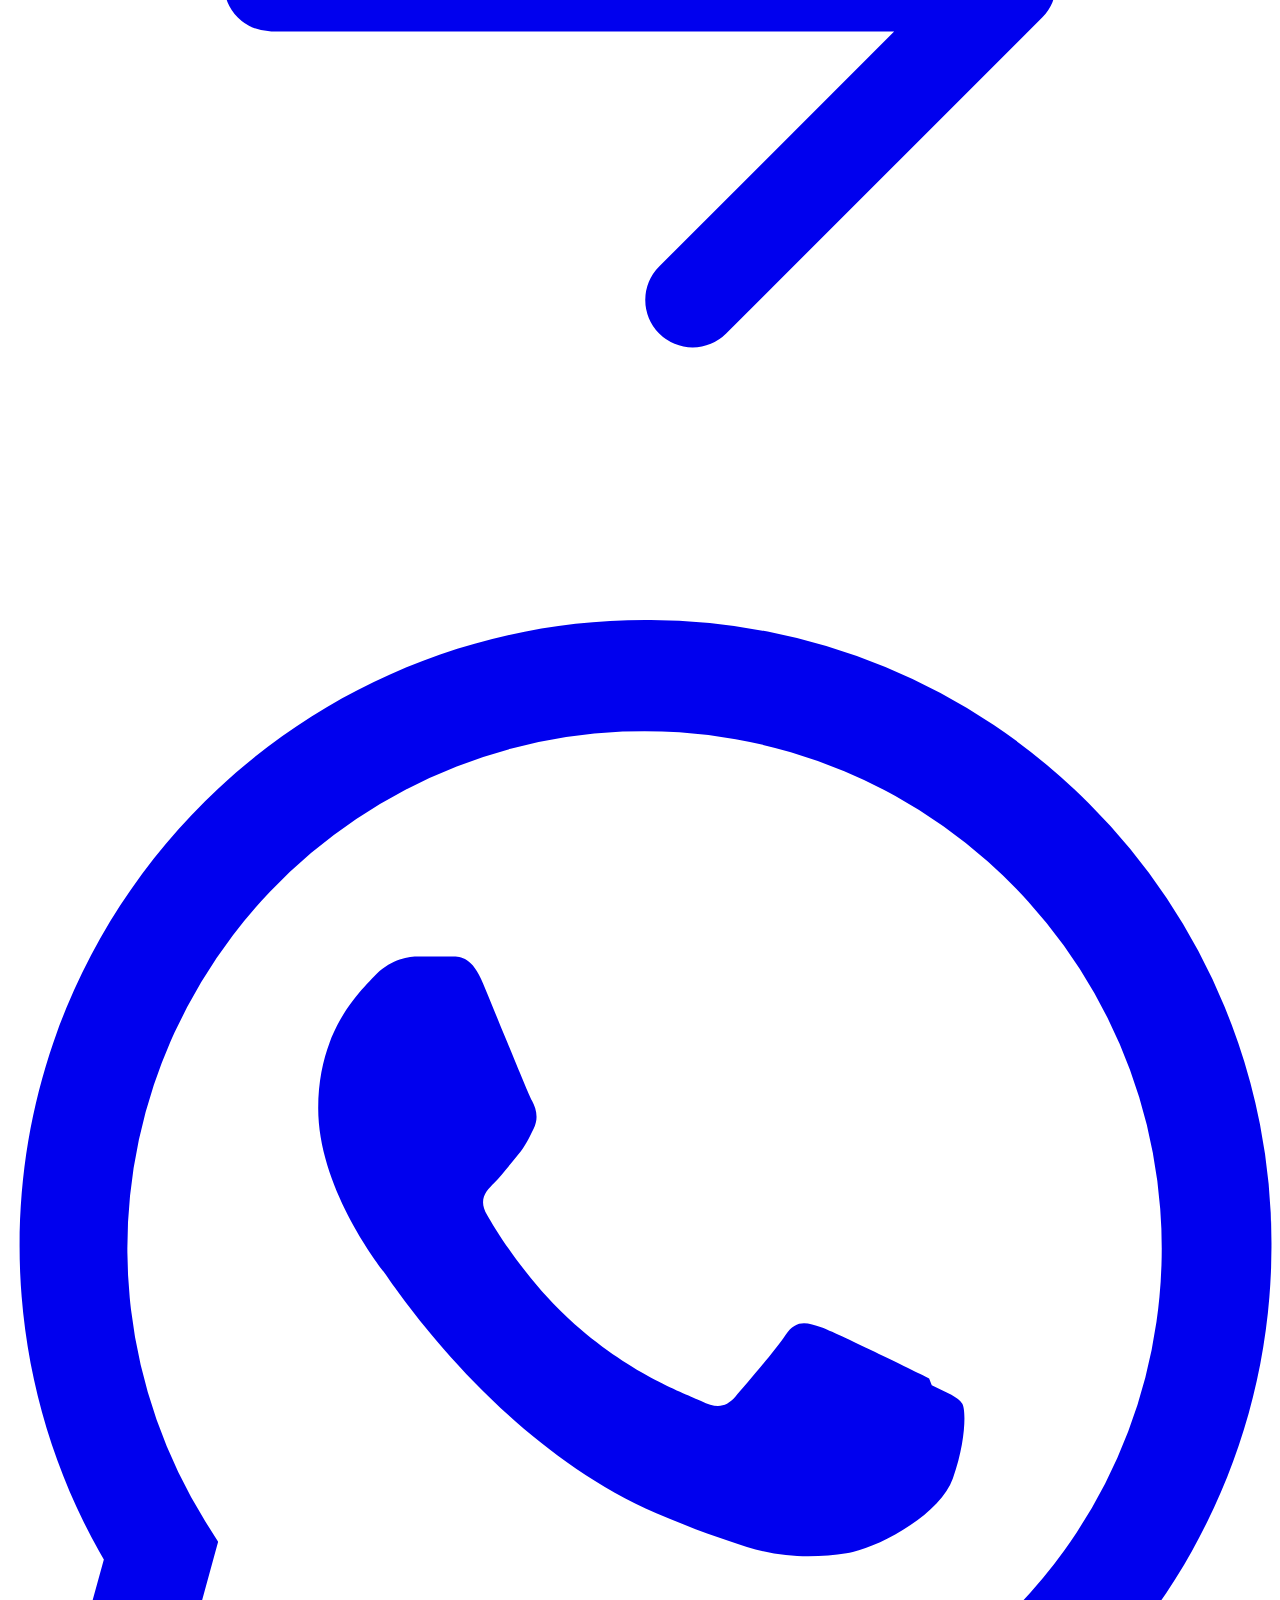
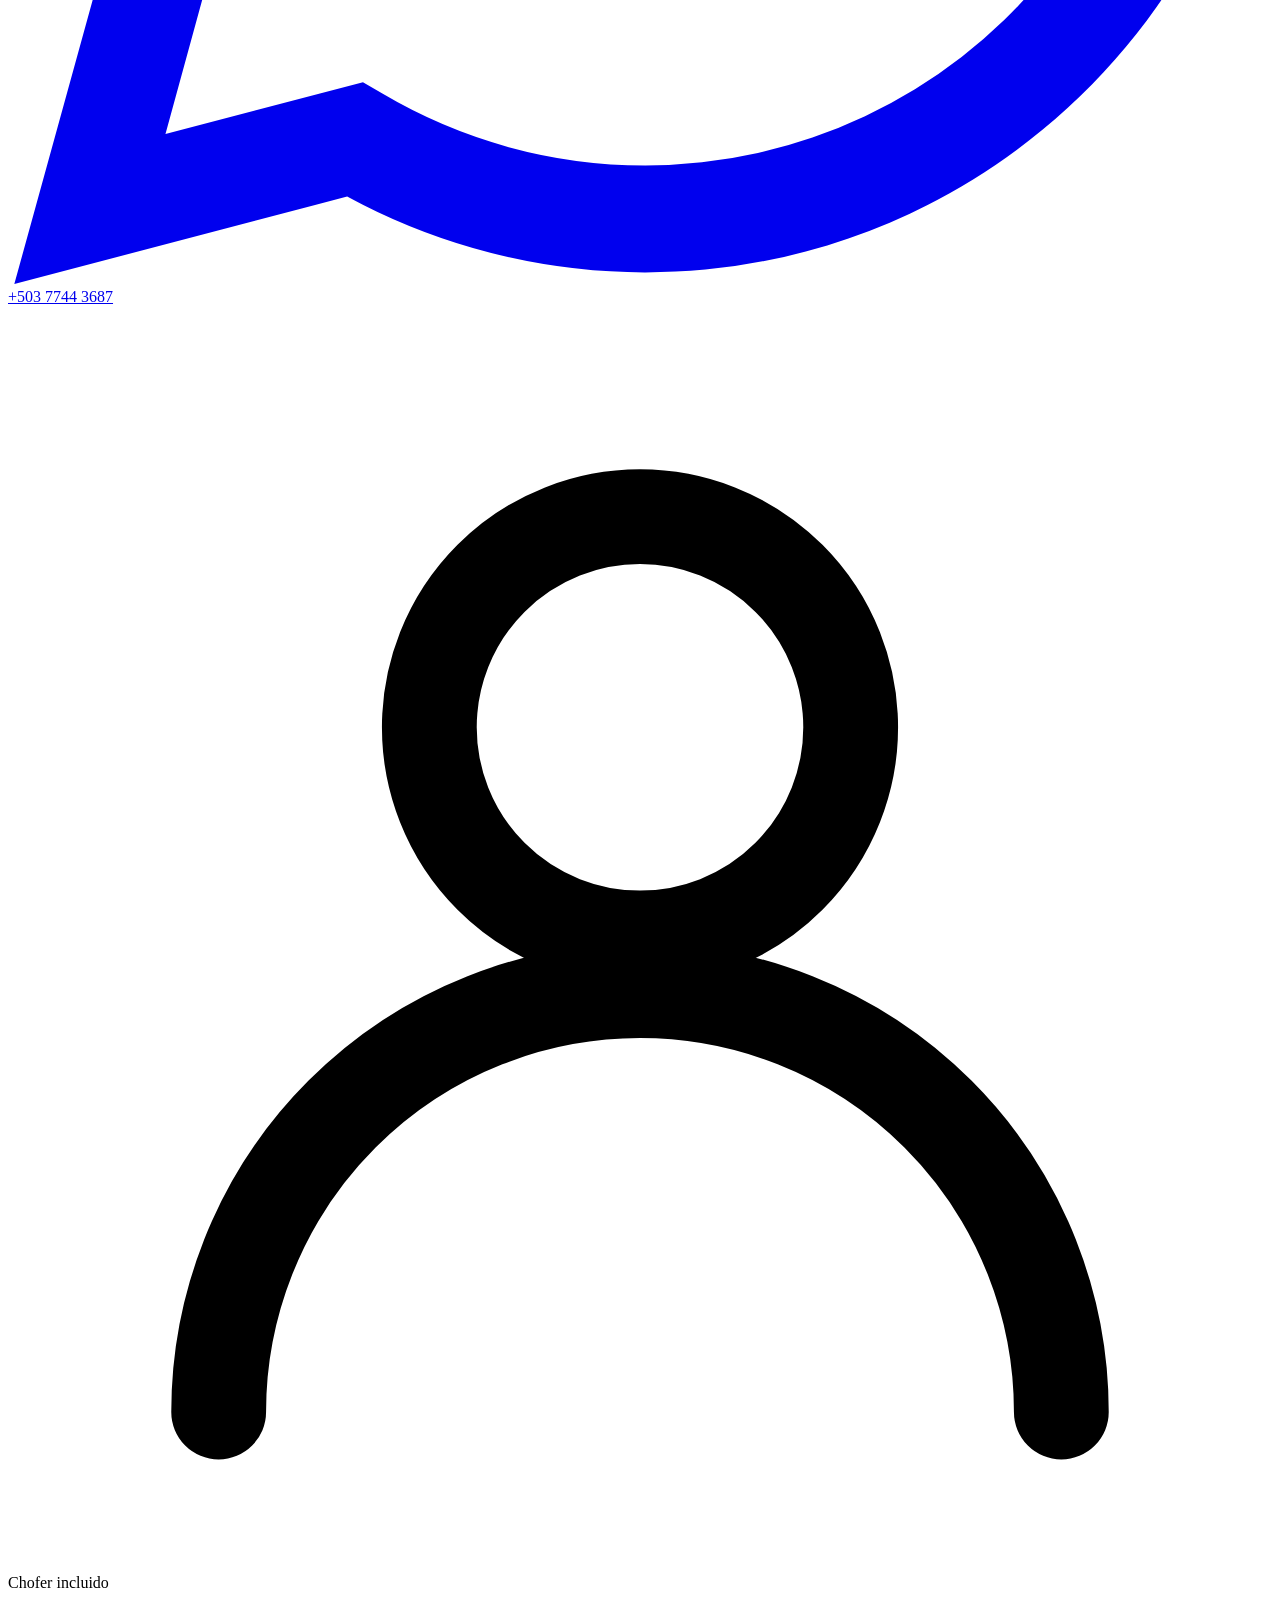
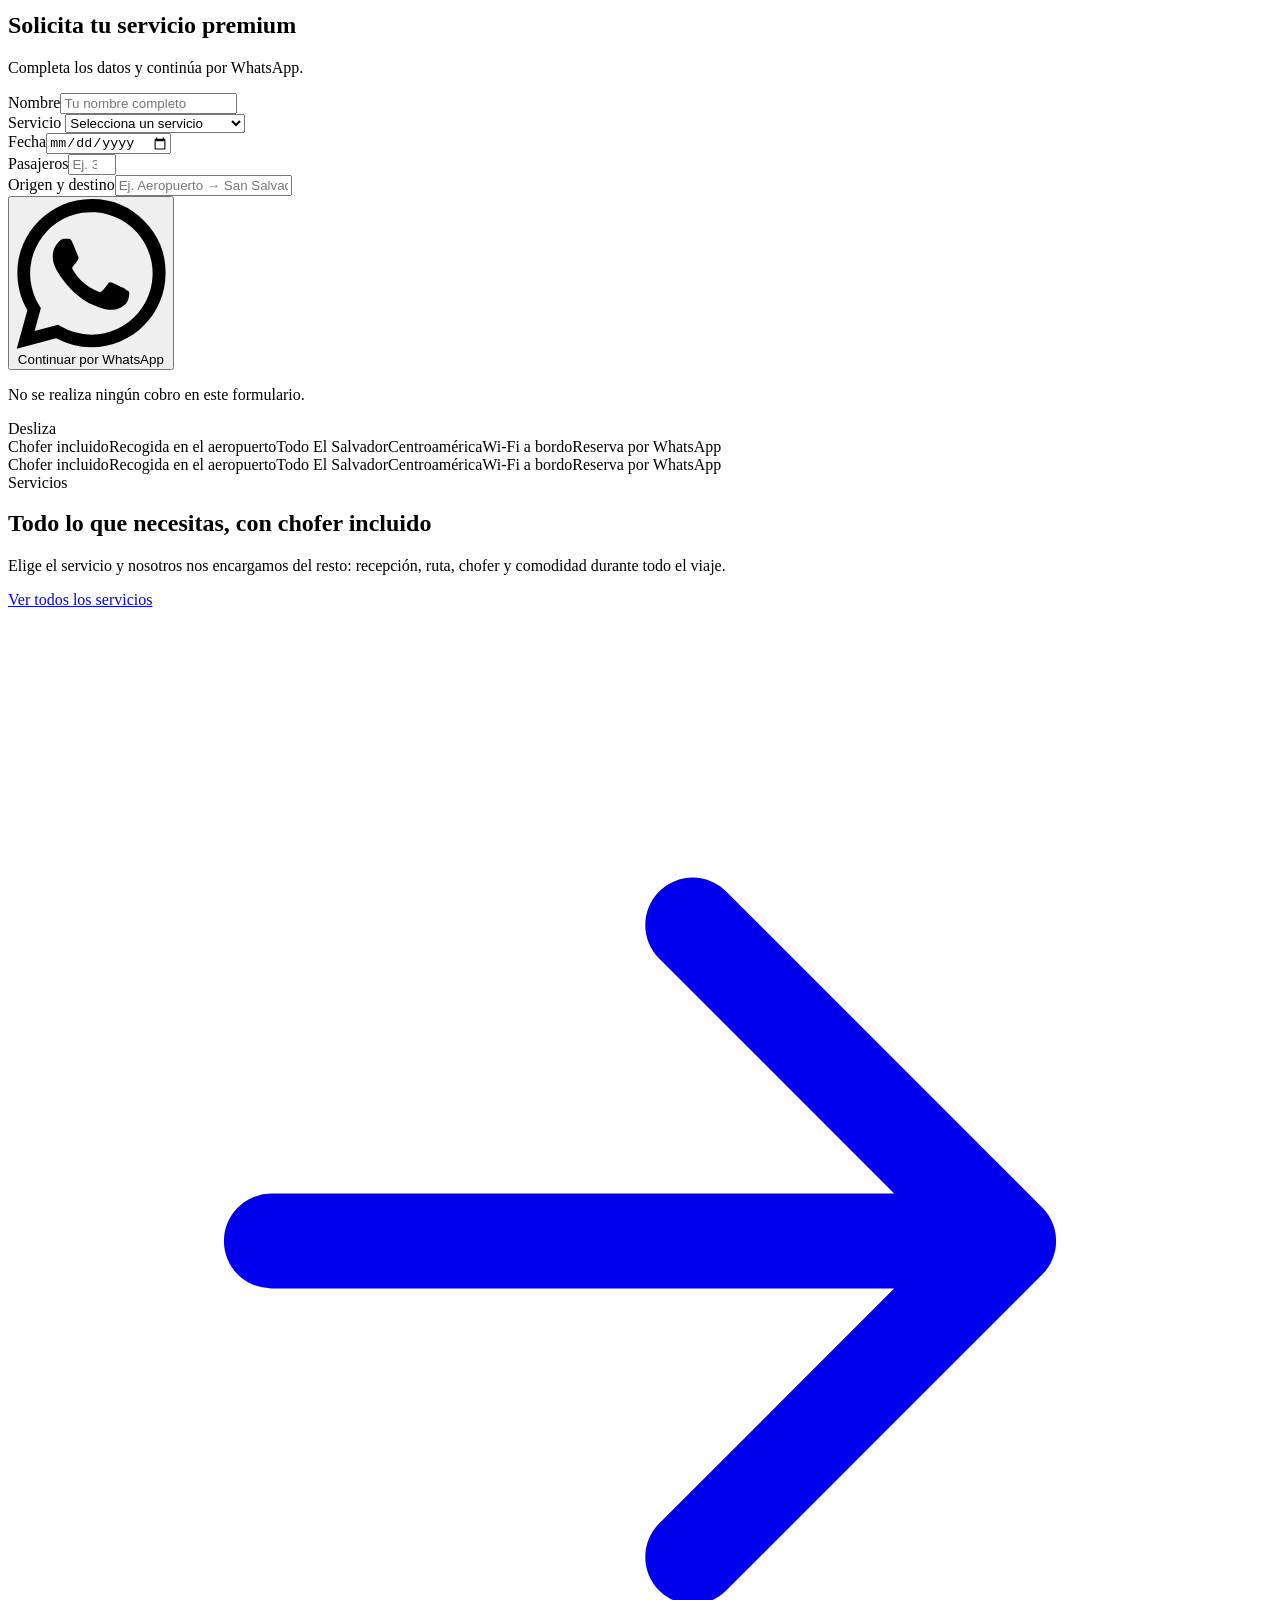
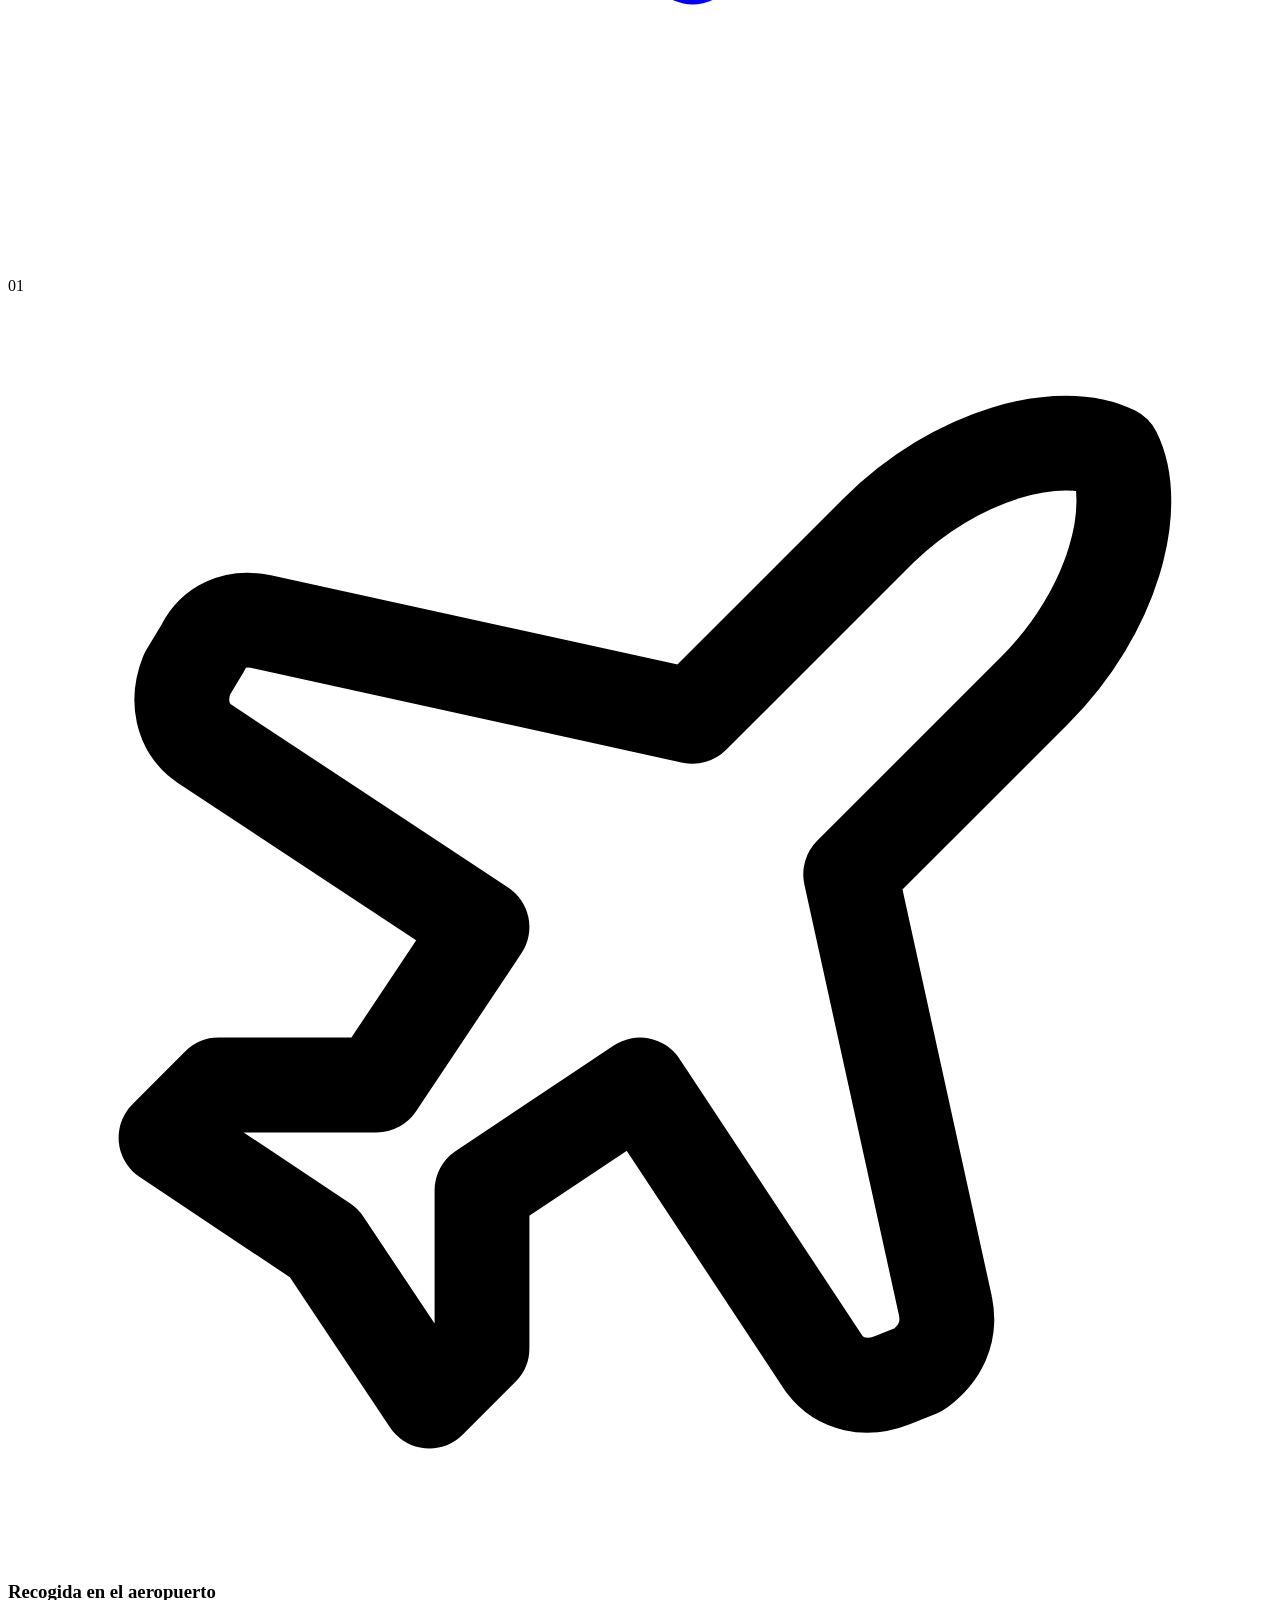
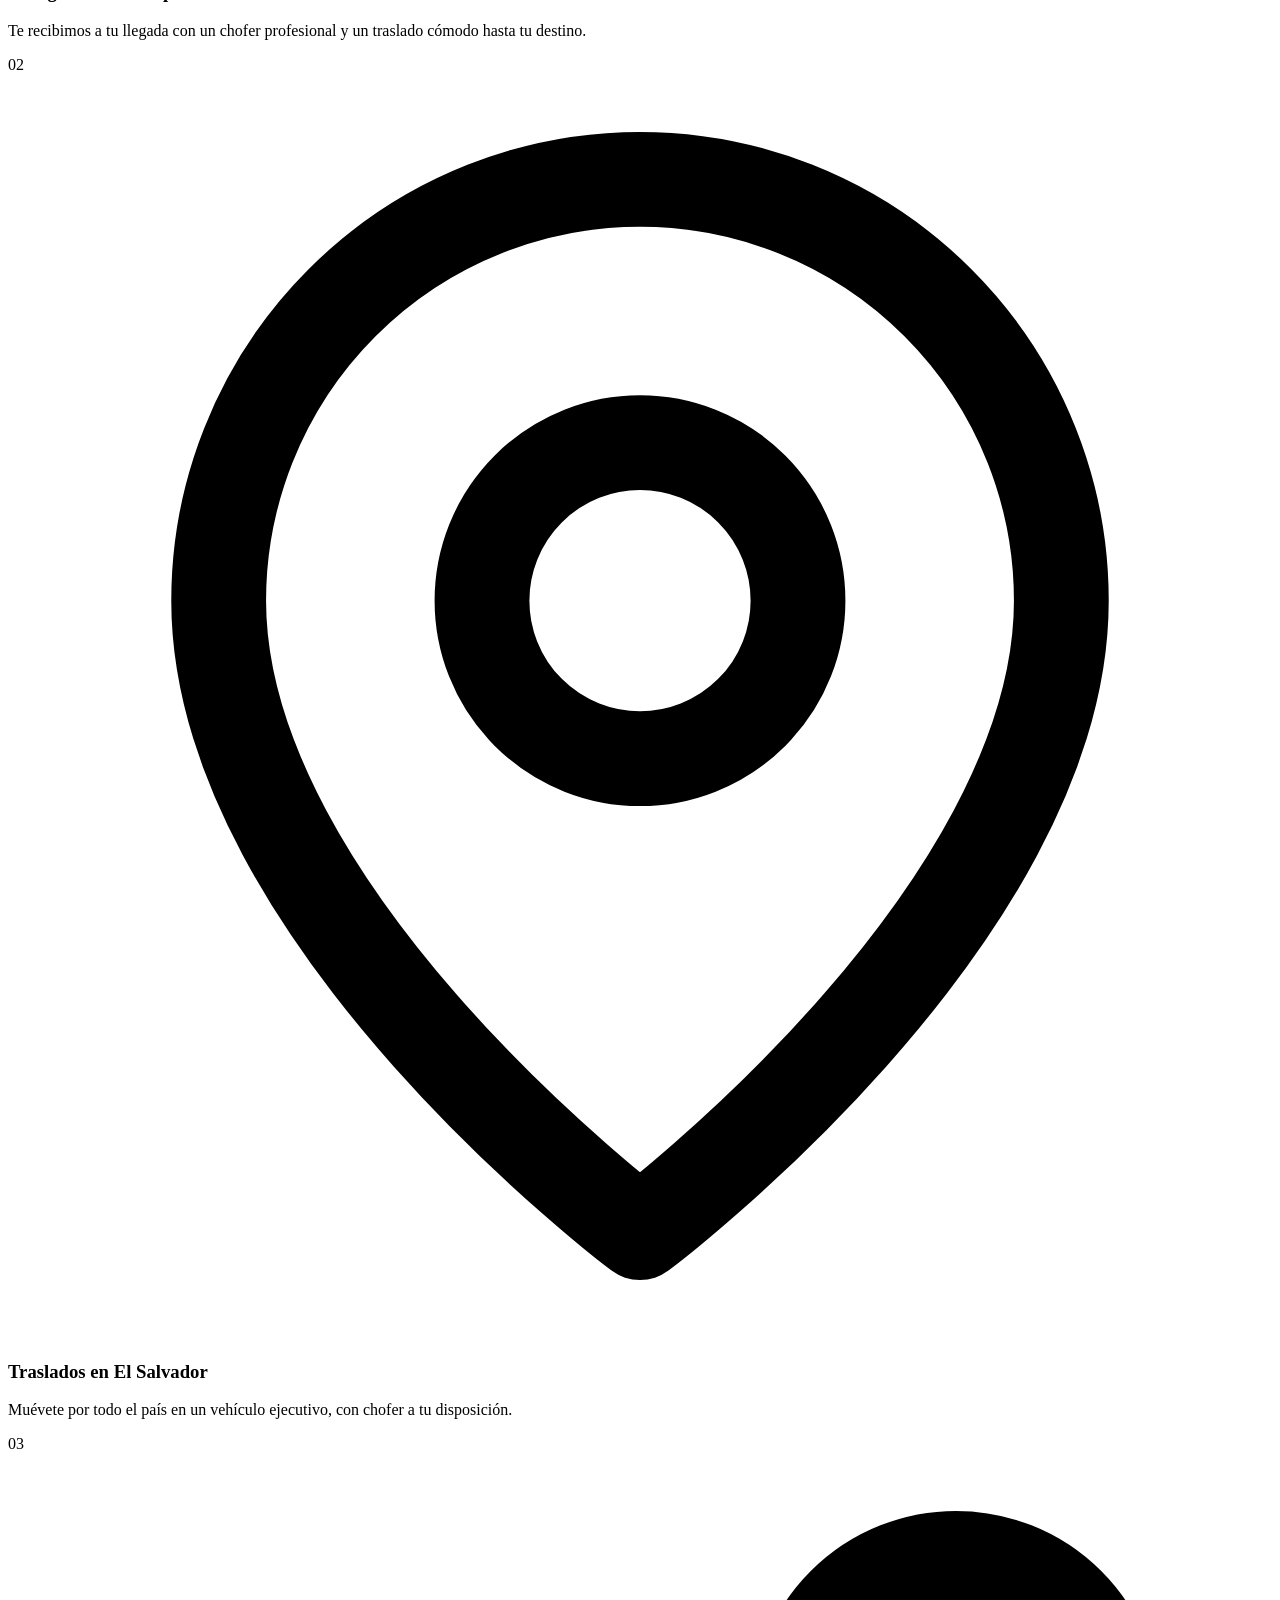
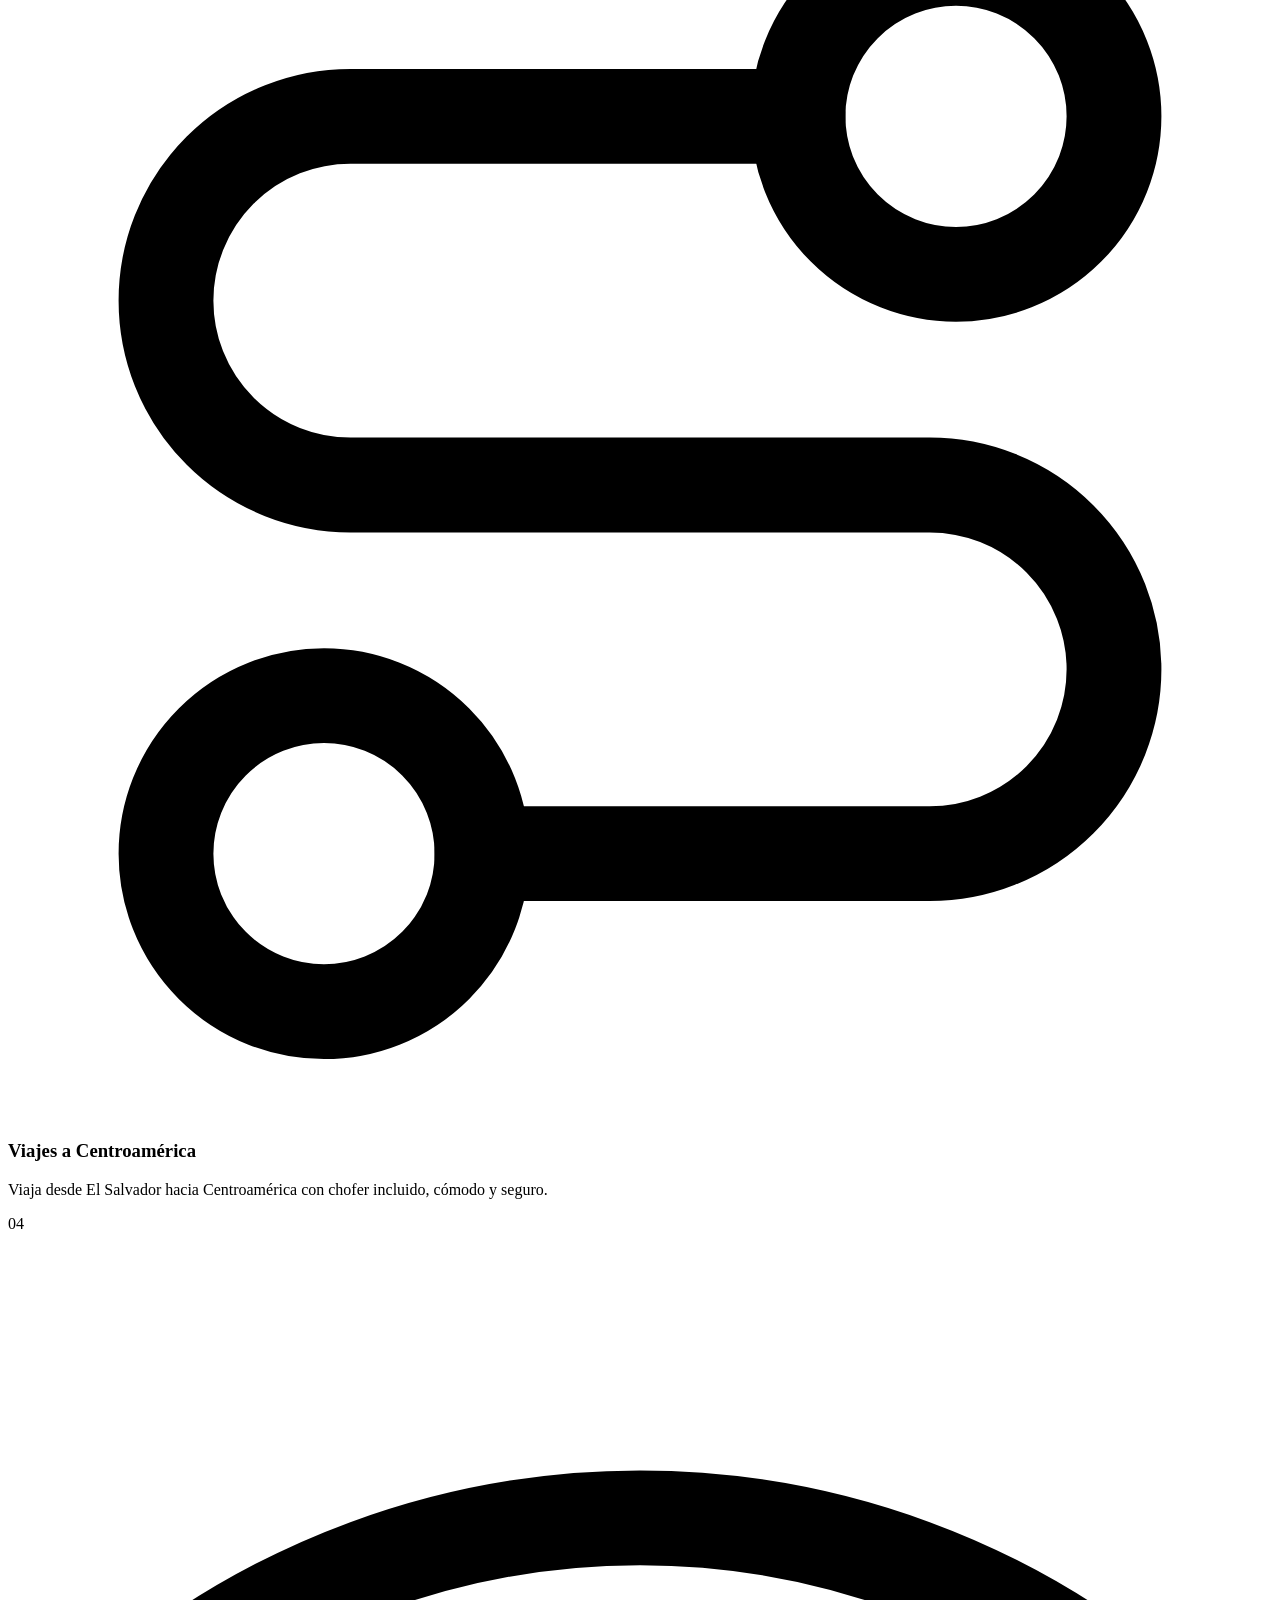
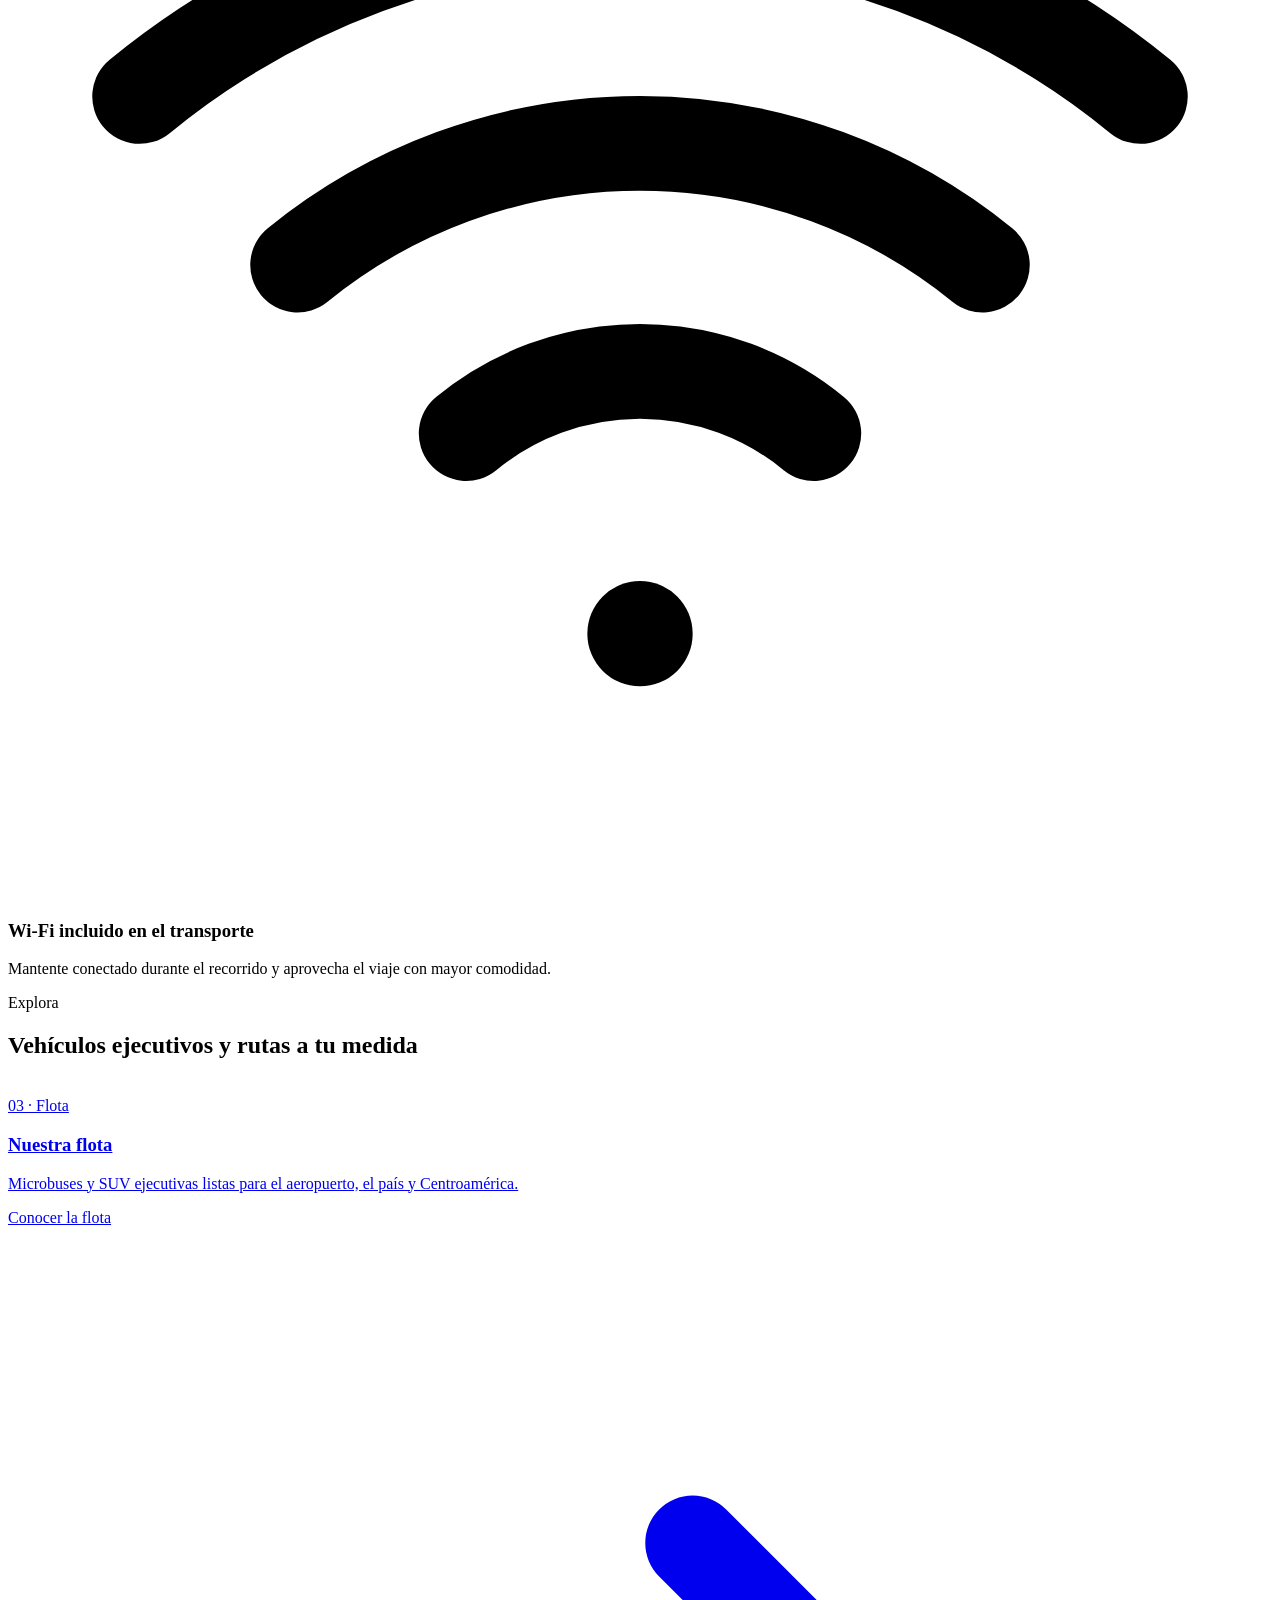
